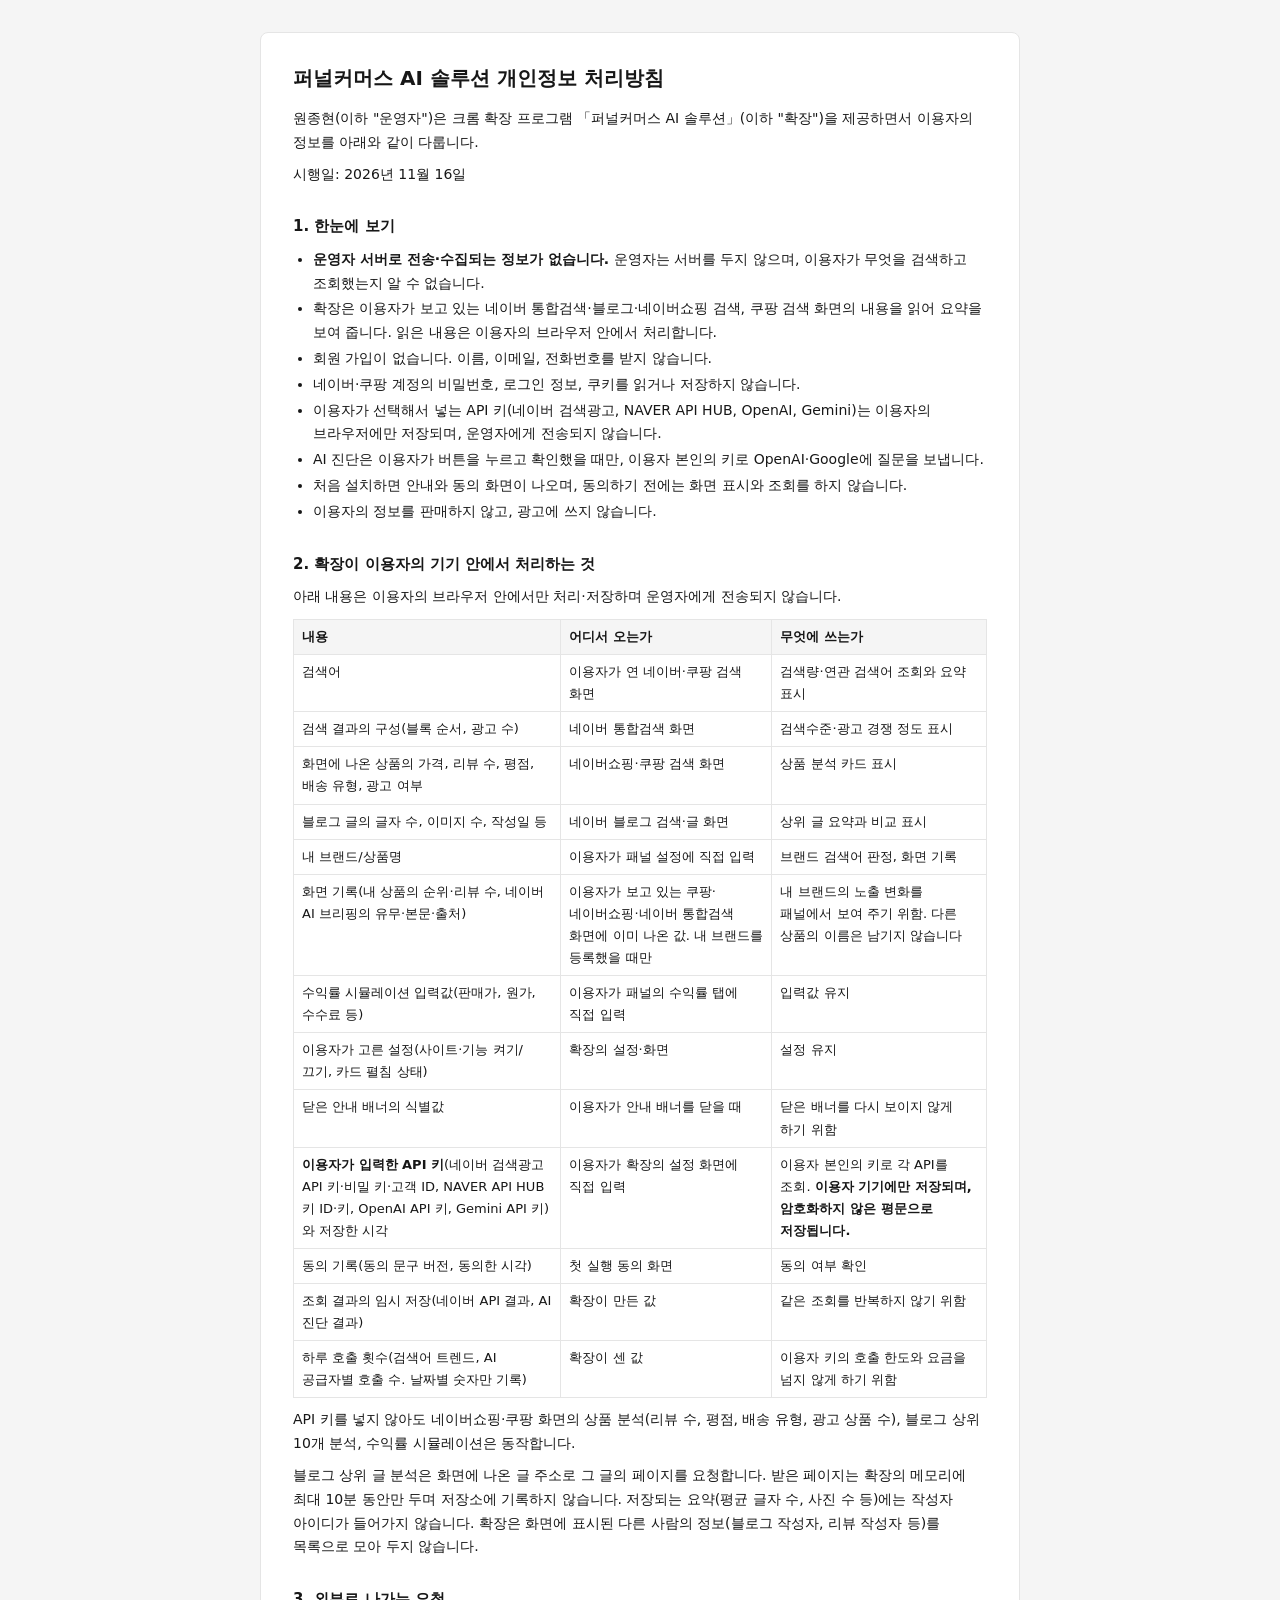
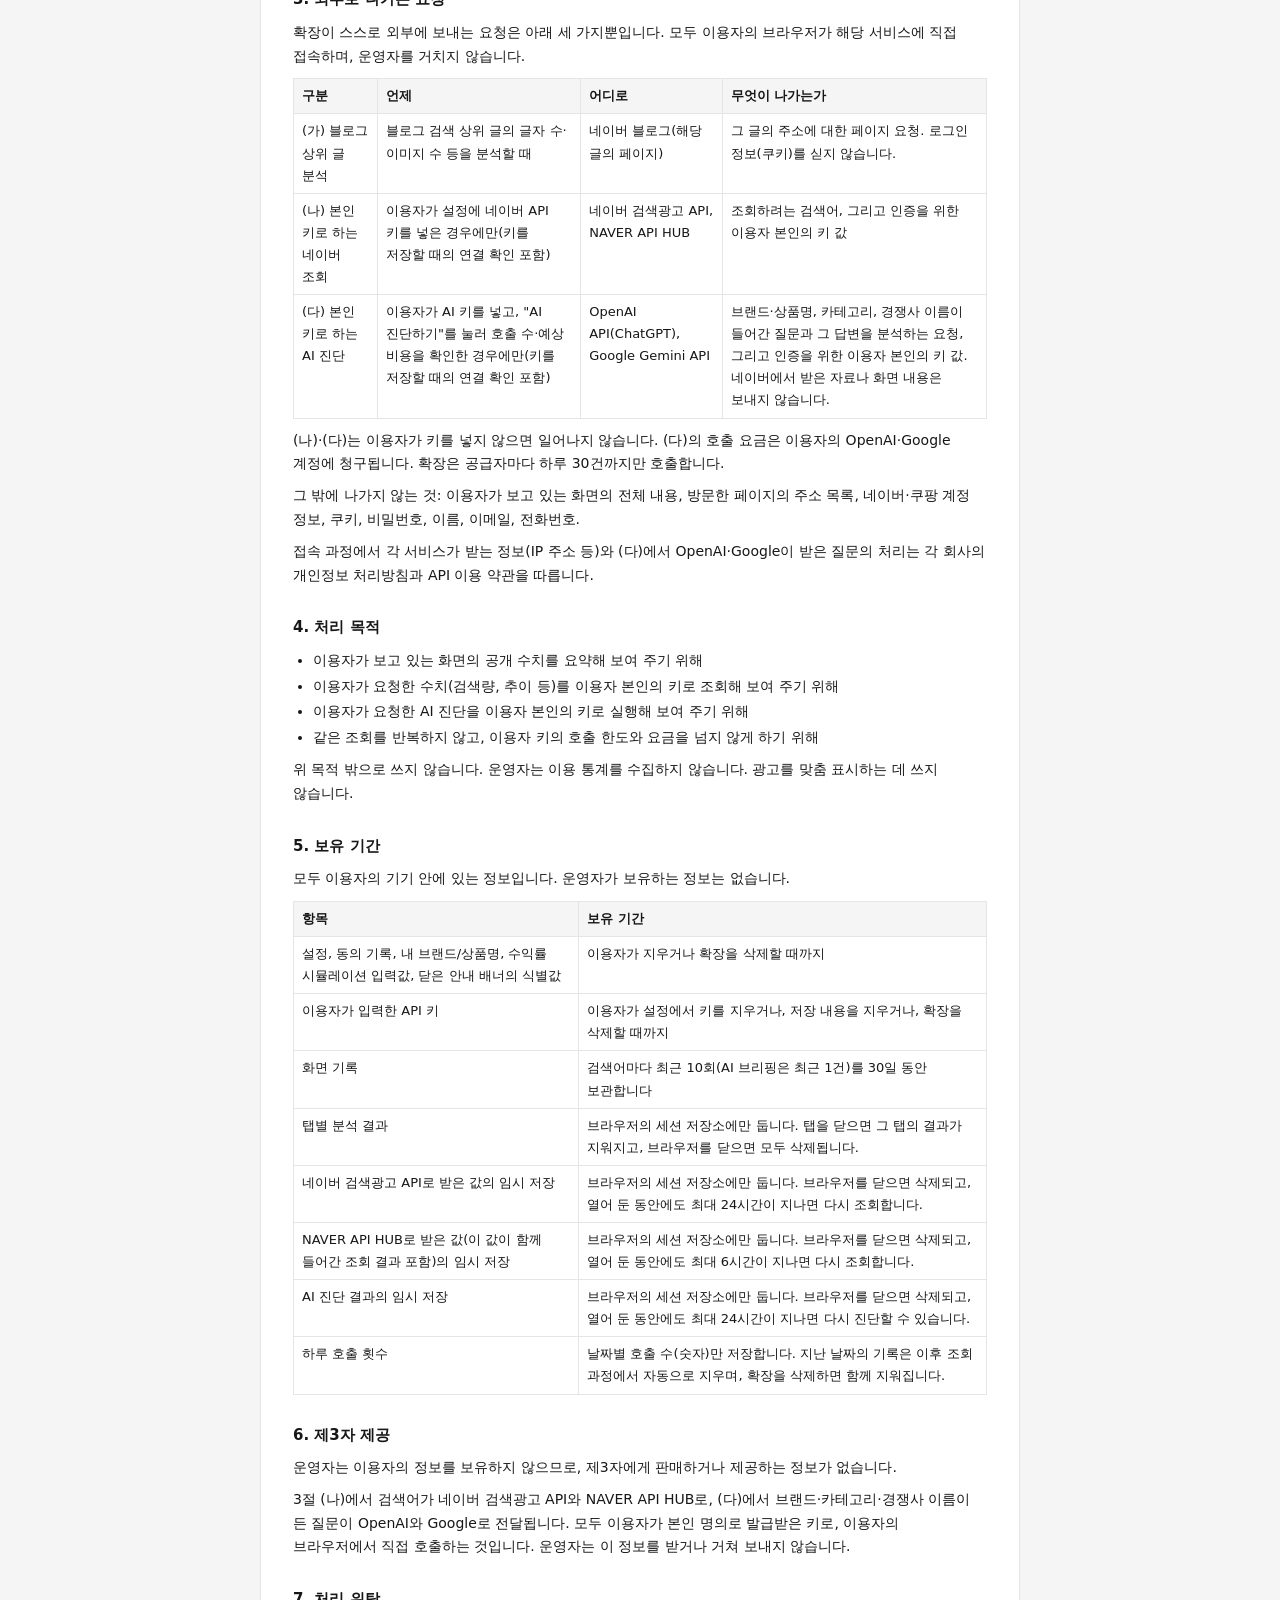
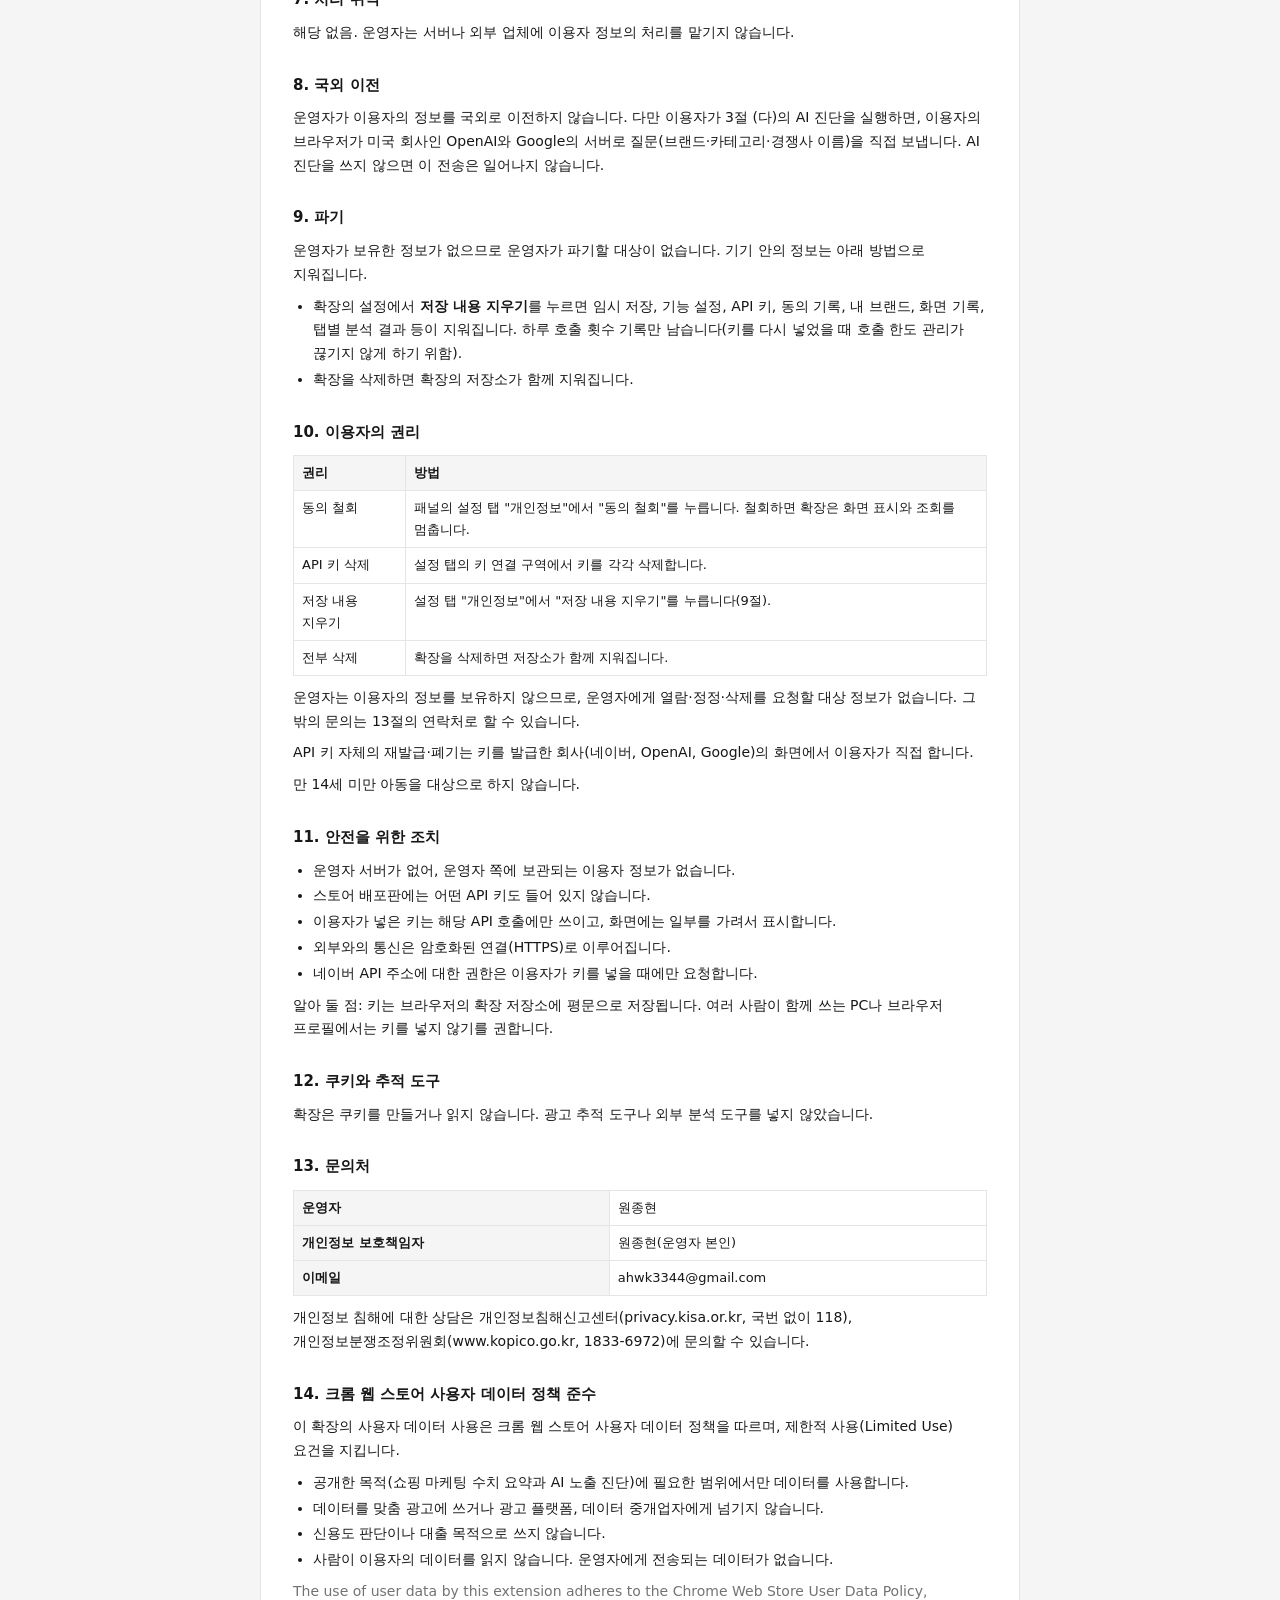
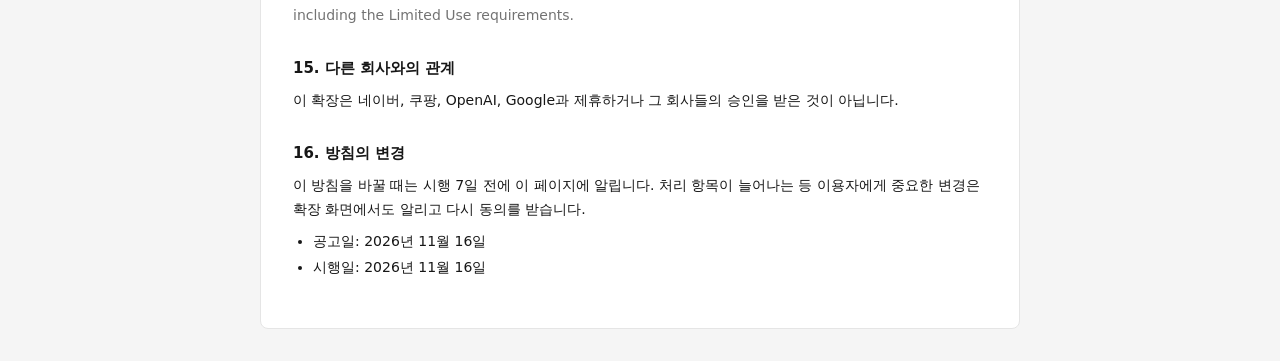
==== funnelcommerce/index.html @ 771fe2b4 "퍼널커머스 AI 솔루션 개인정보 처리방침 공개 (시행 2026-11-16) Co-Authored-By: Claude Opus 5.5 <noreply@anthropic.com>" ====
<!doctype html>
<html lang="ko">
  <head>
    <meta charset="UTF-8" />
    <meta name="viewport" content="width=device-width, initial-scale=1.0" />
    <title>퍼널커머스 AI 솔루션 개인정보 처리방침</title>
    <link rel="stylesheet" href="./privacy.css" />
  </head>
  <body>
    <main>
      <h1>퍼널커머스 AI 솔루션 개인정보 처리방침</h1>

      <p>원종현(이하 "운영자")은 크롬 확장 프로그램 「퍼널커머스 AI 솔루션」(이하 "확장")을 제공하면서 이용자의 정보를 아래와 같이 다룹니다.</p>
      <p>시행일: 2026년 11월 16일</p>

      <h2>1. 한눈에 보기</h2>
      <ul>
        <li><strong>운영자 서버로 전송·수집되는 정보가 없습니다.</strong> 운영자는 서버를 두지 않으며, 이용자가 무엇을 검색하고 조회했는지 알 수 없습니다.</li>
        <li>확장은 이용자가 보고 있는 네이버 통합검색·블로그·네이버쇼핑 검색, 쿠팡 검색 화면의 내용을 읽어 요약을 보여 줍니다. 읽은 내용은 이용자의 브라우저 안에서 처리합니다.</li>
        <li>회원 가입이 없습니다. 이름, 이메일, 전화번호를 받지 않습니다.</li>
        <li>네이버·쿠팡 계정의 비밀번호, 로그인 정보, 쿠키를 읽거나 저장하지 않습니다.</li>
        <li>이용자가 선택해서 넣는 API 키(네이버 검색광고, NAVER API HUB, OpenAI, Gemini)는 이용자의 브라우저에만 저장되며, 운영자에게 전송되지 않습니다.</li>
        <li>AI 진단은 이용자가 버튼을 누르고 확인했을 때만, 이용자 본인의 키로 OpenAI·Google에 질문을 보냅니다.</li>
        <li>처음 설치하면 안내와 동의 화면이 나오며, 동의하기 전에는 화면 표시와 조회를 하지 않습니다.</li>
        <li>이용자의 정보를 판매하지 않고, 광고에 쓰지 않습니다.</li>
      </ul>

      <h2>2. 확장이 이용자의 기기 안에서 처리하는 것</h2>
      <p>아래 내용은 이용자의 브라우저 안에서만 처리·저장하며 운영자에게 전송되지 않습니다.</p>
      <table>
        <thead>
          <tr><th>내용</th><th>어디서 오는가</th><th>무엇에 쓰는가</th></tr>
        </thead>
        <tbody>
          <tr><td>검색어</td><td>이용자가 연 네이버·쿠팡 검색 화면</td><td>검색량·연관 검색어 조회와 요약 표시</td></tr>
          <tr><td>검색 결과의 구성(블록 순서, 광고 수)</td><td>네이버 통합검색 화면</td><td>검색수준·광고 경쟁 정도 표시</td></tr>
          <tr><td>화면에 나온 상품의 가격, 리뷰 수, 평점, 배송 유형, 광고 여부</td><td>네이버쇼핑·쿠팡 검색 화면</td><td>상품 분석 카드 표시</td></tr>
          <tr><td>블로그 글의 글자 수, 이미지 수, 작성일 등</td><td>네이버 블로그 검색·글 화면</td><td>상위 글 요약과 비교 표시</td></tr>
          <tr><td>내 브랜드/상품명</td><td>이용자가 패널 설정에 직접 입력</td><td>브랜드 검색어 판정, 화면 기록</td></tr>
          <tr><td>화면 기록(내 상품의 순위·리뷰 수, 네이버 AI 브리핑의 유무·본문·출처)</td><td>이용자가 보고 있는 쿠팡·네이버쇼핑·네이버 통합검색 화면에 이미 나온 값. 내 브랜드를 등록했을 때만</td><td>내 브랜드의 노출 변화를 패널에서 보여 주기 위함. 다른 상품의 이름은 남기지 않습니다</td></tr>
          <tr><td>수익률 시뮬레이션 입력값(판매가, 원가, 수수료 등)</td><td>이용자가 패널의 수익률 탭에 직접 입력</td><td>입력값 유지</td></tr>
          <tr><td>이용자가 고른 설정(사이트·기능 켜기/끄기, 카드 펼침 상태)</td><td>확장의 설정·화면</td><td>설정 유지</td></tr>
          <tr><td>닫은 안내 배너의 식별값</td><td>이용자가 안내 배너를 닫을 때</td><td>닫은 배너를 다시 보이지 않게 하기 위함</td></tr>
          <tr><td><strong>이용자가 입력한 API 키</strong>(네이버 검색광고 API 키·비밀 키·고객 ID, NAVER API HUB 키 ID·키, OpenAI API 키, Gemini API 키)와 저장한 시각</td><td>이용자가 확장의 설정 화면에 직접 입력</td><td>이용자 본인의 키로 각 API를 조회. <strong>이용자 기기에만 저장되며, 암호화하지 않은 평문으로 저장됩니다.</strong></td></tr>
          <tr><td>동의 기록(동의 문구 버전, 동의한 시각)</td><td>첫 실행 동의 화면</td><td>동의 여부 확인</td></tr>
          <tr><td>조회 결과의 임시 저장(네이버 API 결과, AI 진단 결과)</td><td>확장이 만든 값</td><td>같은 조회를 반복하지 않기 위함</td></tr>
          <tr><td>하루 호출 횟수(검색어 트렌드, AI 공급자별 호출 수. 날짜별 숫자만 기록)</td><td>확장이 센 값</td><td>이용자 키의 호출 한도와 요금을 넘지 않게 하기 위함</td></tr>
        </tbody>
      </table>
      <p>API 키를 넣지 않아도 네이버쇼핑·쿠팡 화면의 상품 분석(리뷰 수, 평점, 배송 유형, 광고 상품 수), 블로그 상위 10개 분석, 수익률 시뮬레이션은 동작합니다.</p>
      <p>
        블로그 상위 글 분석은 화면에 나온 글 주소로 그 글의 페이지를 요청합니다. 받은 페이지는 확장의 메모리에 최대 10분 동안만 두며 저장소에 기록하지 않습니다.
        저장되는 요약(평균 글자 수, 사진 수 등)에는 작성자 아이디가 들어가지 않습니다. 확장은 화면에 표시된 다른 사람의 정보(블로그 작성자, 리뷰 작성자 등)를 목록으로 모아 두지 않습니다.
      </p>

      <h2>3. 외부로 나가는 요청</h2>
      <p>확장이 스스로 외부에 보내는 요청은 아래 세 가지뿐입니다. 모두 이용자의 브라우저가 해당 서비스에 직접 접속하며, 운영자를 거치지 않습니다.</p>
      <table>
        <thead>
          <tr><th>구분</th><th>언제</th><th>어디로</th><th>무엇이 나가는가</th></tr>
        </thead>
        <tbody>
          <tr><td>(가) 블로그 상위 글 분석</td><td>블로그 검색 상위 글의 글자 수·이미지 수 등을 분석할 때</td><td>네이버 블로그(해당 글의 페이지)</td><td>그 글의 주소에 대한 페이지 요청. 로그인 정보(쿠키)를 싣지 않습니다.</td></tr>
          <tr><td>(나) 본인 키로 하는 네이버 조회</td><td>이용자가 설정에 네이버 API 키를 넣은 경우에만(키를 저장할 때의 연결 확인 포함)</td><td>네이버 검색광고 API, NAVER API HUB</td><td>조회하려는 검색어, 그리고 인증을 위한 이용자 본인의 키 값</td></tr>
          <tr><td>(다) 본인 키로 하는 AI 진단</td><td>이용자가 AI 키를 넣고, "AI 진단하기"를 눌러 호출 수·예상 비용을 확인한 경우에만(키를 저장할 때의 연결 확인 포함)</td><td>OpenAI API(ChatGPT), Google Gemini API</td><td>브랜드·상품명, 카테고리, 경쟁사 이름이 들어간 질문과 그 답변을 분석하는 요청, 그리고 인증을 위한 이용자 본인의 키 값. 네이버에서 받은 자료나 화면 내용은 보내지 않습니다.</td></tr>
        </tbody>
      </table>
      <p>(나)·(다)는 이용자가 키를 넣지 않으면 일어나지 않습니다. (다)의 호출 요금은 이용자의 OpenAI·Google 계정에 청구됩니다. 확장은 공급자마다 하루 30건까지만 호출합니다.</p>
      <p>그 밖에 나가지 않는 것: 이용자가 보고 있는 화면의 전체 내용, 방문한 페이지의 주소 목록, 네이버·쿠팡 계정 정보, 쿠키, 비밀번호, 이름, 이메일, 전화번호.</p>
      <p>접속 과정에서 각 서비스가 받는 정보(IP 주소 등)와 (다)에서 OpenAI·Google이 받은 질문의 처리는 각 회사의 개인정보 처리방침과 API 이용 약관을 따릅니다.</p>

      <h2>4. 처리 목적</h2>
      <ul>
        <li>이용자가 보고 있는 화면의 공개 수치를 요약해 보여 주기 위해</li>
        <li>이용자가 요청한 수치(검색량, 추이 등)를 이용자 본인의 키로 조회해 보여 주기 위해</li>
        <li>이용자가 요청한 AI 진단을 이용자 본인의 키로 실행해 보여 주기 위해</li>
        <li>같은 조회를 반복하지 않고, 이용자 키의 호출 한도와 요금을 넘지 않게 하기 위해</li>
      </ul>
      <p>위 목적 밖으로 쓰지 않습니다. 운영자는 이용 통계를 수집하지 않습니다. 광고를 맞춤 표시하는 데 쓰지 않습니다.</p>

      <h2>5. 보유 기간</h2>
      <p>모두 이용자의 기기 안에 있는 정보입니다. 운영자가 보유하는 정보는 없습니다.</p>
      <table>
        <thead>
          <tr><th>항목</th><th>보유 기간</th></tr>
        </thead>
        <tbody>
          <tr><td>설정, 동의 기록, 내 브랜드/상품명, 수익률 시뮬레이션 입력값, 닫은 안내 배너의 식별값</td><td>이용자가 지우거나 확장을 삭제할 때까지</td></tr>
          <tr><td>이용자가 입력한 API 키</td><td>이용자가 설정에서 키를 지우거나, 저장 내용을 지우거나, 확장을 삭제할 때까지</td></tr>
          <tr><td>화면 기록</td><td>검색어마다 최근 10회(AI 브리핑은 최근 1건)를 30일 동안 보관합니다</td></tr>
          <tr><td>탭별 분석 결과</td><td>브라우저의 세션 저장소에만 둡니다. 탭을 닫으면 그 탭의 결과가 지워지고, 브라우저를 닫으면 모두 삭제됩니다.</td></tr>
          <tr><td>네이버 검색광고 API로 받은 값의 임시 저장</td><td>브라우저의 세션 저장소에만 둡니다. 브라우저를 닫으면 삭제되고, 열어 둔 동안에도 최대 24시간이 지나면 다시 조회합니다.</td></tr>
          <tr><td>NAVER API HUB로 받은 값(이 값이 함께 들어간 조회 결과 포함)의 임시 저장</td><td>브라우저의 세션 저장소에만 둡니다. 브라우저를 닫으면 삭제되고, 열어 둔 동안에도 최대 6시간이 지나면 다시 조회합니다.</td></tr>
          <tr><td>AI 진단 결과의 임시 저장</td><td>브라우저의 세션 저장소에만 둡니다. 브라우저를 닫으면 삭제되고, 열어 둔 동안에도 최대 24시간이 지나면 다시 진단할 수 있습니다.</td></tr>
          <tr><td>하루 호출 횟수</td><td>날짜별 호출 수(숫자)만 저장합니다. 지난 날짜의 기록은 이후 조회 과정에서 자동으로 지우며, 확장을 삭제하면 함께 지워집니다.</td></tr>
        </tbody>
      </table>

      <h2>6. 제3자 제공</h2>
      <p>운영자는 이용자의 정보를 보유하지 않으므로, 제3자에게 판매하거나 제공하는 정보가 없습니다.</p>
      <p>
        3절 (나)에서 검색어가 네이버 검색광고 API와 NAVER API HUB로, (다)에서 브랜드·카테고리·경쟁사 이름이 든 질문이 OpenAI와 Google로 전달됩니다.
        모두 이용자가 본인 명의로 발급받은 키로, 이용자의 브라우저에서 직접 호출하는 것입니다. 운영자는 이 정보를 받거나 거쳐 보내지 않습니다.
      </p>

      <h2>7. 처리 위탁</h2>
      <p>해당 없음. 운영자는 서버나 외부 업체에 이용자 정보의 처리를 맡기지 않습니다.</p>

      <h2>8. 국외 이전</h2>
      <p>
        운영자가 이용자의 정보를 국외로 이전하지 않습니다. 다만 이용자가 3절 (다)의 AI 진단을 실행하면, 이용자의 브라우저가 미국 회사인 OpenAI와 Google의
        서버로 질문(브랜드·카테고리·경쟁사 이름)을 직접 보냅니다. AI 진단을 쓰지 않으면 이 전송은 일어나지 않습니다.
      </p>

      <h2>9. 파기</h2>
      <p>운영자가 보유한 정보가 없으므로 운영자가 파기할 대상이 없습니다. 기기 안의 정보는 아래 방법으로 지워집니다.</p>
      <ul>
        <li>확장의 설정에서 <strong>저장 내용 지우기</strong>를 누르면 임시 저장, 기능 설정, API 키, 동의 기록, 내 브랜드, 화면 기록, 탭별 분석 결과 등이 지워집니다. 하루 호출 횟수 기록만 남습니다(키를 다시 넣었을 때 호출 한도 관리가 끊기지 않게 하기 위함).</li>
        <li>확장을 삭제하면 확장의 저장소가 함께 지워집니다.</li>
      </ul>

      <h2>10. 이용자의 권리</h2>
      <table>
        <thead>
          <tr><th>권리</th><th>방법</th></tr>
        </thead>
        <tbody>
          <tr><td>동의 철회</td><td>패널의 설정 탭 "개인정보"에서 "동의 철회"를 누릅니다. 철회하면 확장은 화면 표시와 조회를 멈춥니다.</td></tr>
          <tr><td>API 키 삭제</td><td>설정 탭의 키 연결 구역에서 키를 각각 삭제합니다.</td></tr>
          <tr><td>저장 내용 지우기</td><td>설정 탭 "개인정보"에서 "저장 내용 지우기"를 누릅니다(9절).</td></tr>
          <tr><td>전부 삭제</td><td>확장을 삭제하면 저장소가 함께 지워집니다.</td></tr>
        </tbody>
      </table>
      <p>운영자는 이용자의 정보를 보유하지 않으므로, 운영자에게 열람·정정·삭제를 요청할 대상 정보가 없습니다. 그 밖의 문의는 13절의 연락처로 할 수 있습니다.</p>
      <p>API 키 자체의 재발급·폐기는 키를 발급한 회사(네이버, OpenAI, Google)의 화면에서 이용자가 직접 합니다.</p>
      <p>만 14세 미만 아동을 대상으로 하지 않습니다.</p>

      <h2>11. 안전을 위한 조치</h2>
      <ul>
        <li>운영자 서버가 없어, 운영자 쪽에 보관되는 이용자 정보가 없습니다.</li>
        <li>스토어 배포판에는 어떤 API 키도 들어 있지 않습니다.</li>
        <li>이용자가 넣은 키는 해당 API 호출에만 쓰이고, 화면에는 일부를 가려서 표시합니다.</li>
        <li>외부와의 통신은 암호화된 연결(HTTPS)로 이루어집니다.</li>
        <li>네이버 API 주소에 대한 권한은 이용자가 키를 넣을 때에만 요청합니다.</li>
      </ul>
      <p>알아 둘 점: 키는 브라우저의 확장 저장소에 평문으로 저장됩니다. 여러 사람이 함께 쓰는 PC나 브라우저 프로필에서는 키를 넣지 않기를 권합니다.</p>

      <h2>12. 쿠키와 추적 도구</h2>
      <p>확장은 쿠키를 만들거나 읽지 않습니다. 광고 추적 도구나 외부 분석 도구를 넣지 않았습니다.</p>

      <h2>13. 문의처</h2>
      <table>
        <tbody>
          <tr><th>운영자</th><td>원종현</td></tr>
          <tr><th>개인정보 보호책임자</th><td>원종현(운영자 본인)</td></tr>
          <tr><th>이메일</th><td>ahwk3344@gmail.com</td></tr>
        </tbody>
      </table>
      <p>개인정보 침해에 대한 상담은 개인정보침해신고센터(privacy.kisa.or.kr, 국번 없이 118), 개인정보분쟁조정위원회(www.kopico.go.kr, 1833-6972)에 문의할 수 있습니다.</p>

      <h2>14. 크롬 웹 스토어 사용자 데이터 정책 준수</h2>
      <p>이 확장의 사용자 데이터 사용은 크롬 웹 스토어 사용자 데이터 정책을 따르며, 제한적 사용(Limited Use) 요건을 지킵니다.</p>
      <ul>
        <li>공개한 목적(쇼핑 마케팅 수치 요약과 AI 노출 진단)에 필요한 범위에서만 데이터를 사용합니다.</li>
        <li>데이터를 맞춤 광고에 쓰거나 광고 플랫폼, 데이터 중개업자에게 넘기지 않습니다.</li>
        <li>신용도 판단이나 대출 목적으로 쓰지 않습니다.</li>
        <li>사람이 이용자의 데이터를 읽지 않습니다. 운영자에게 전송되는 데이터가 없습니다.</li>
      </ul>
      <p class="muted" lang="en">The use of user data by this extension adheres to the Chrome Web Store User Data Policy, including the Limited Use requirements.</p>

      <h2>15. 다른 회사와의 관계</h2>
      <p>이 확장은 네이버, 쿠팡, OpenAI, Google과 제휴하거나 그 회사들의 승인을 받은 것이 아닙니다.</p>

      <h2>16. 방침의 변경</h2>
      <p>이 방침을 바꿀 때는 시행 7일 전에 이 페이지에 알립니다. 처리 항목이 늘어나는 등 이용자에게 중요한 변경은 확장 화면에서도 알리고 다시 동의를 받습니다.</p>
      <ul>
        <li>공고일: 2026년 11월 16일</li>
        <li>시행일: 2026년 11월 16일</li>
      </ul>
    </main>
  </body>
</html>
---- funnelcommerce/privacy.css ----
/* 개인정보 처리방침 사본 페이지 (정적 문서). 확장의 다른 화면과 같은 색을 쓴다. */
:root {
  color-scheme: light;
}
* {
  box-sizing: border-box;
}
body {
  margin: 0;
  background: #f5f5f5;
  color: #171717;
  font-family: system-ui, -apple-system, 'Apple SD Gothic Neo', 'Malgun Gothic', sans-serif;
  font-size: 14px;
  line-height: 1.7;
  word-break: keep-all;
}
main {
  max-width: 760px;
  margin: 32px auto;
  padding: 28px 32px 40px;
  background: #fff;
  border: 1px solid #e5e5e5;
  border-radius: 8px;
}
h1 {
  margin: 0 0 12px;
  font-size: 20px;
}
h2 {
  margin: 28px 0 8px;
  font-size: 15px;
}
p {
  margin: 8px 0;
}
ul {
  margin: 8px 0;
  padding-left: 20px;
}
li {
  margin: 2px 0;
}
table {
  width: 100%;
  margin: 10px 0;
  border-collapse: collapse;
  font-size: 13px;
}
th,
td {
  padding: 6px 8px;
  border: 1px solid #e5e5e5;
  text-align: left;
  vertical-align: top;
}
th {
  background: #f5f5f5;
  font-weight: 600;
}
.notice {
  padding: 10px 12px;
  background: #f5f5f5;
  border-radius: 6px;
  color: #525252;
  font-size: 13px;
}
/* 등록 전에 확정할 곳 */
.tbd {
  display: inline-block;
  padding: 0 6px;
  border: 1px dashed #a3a3a3;
  border-radius: 4px;
  color: #525252;
  font-size: 12px;
  line-height: 1.6;
  white-space: nowrap;
}
.muted {
  color: #737373;
}
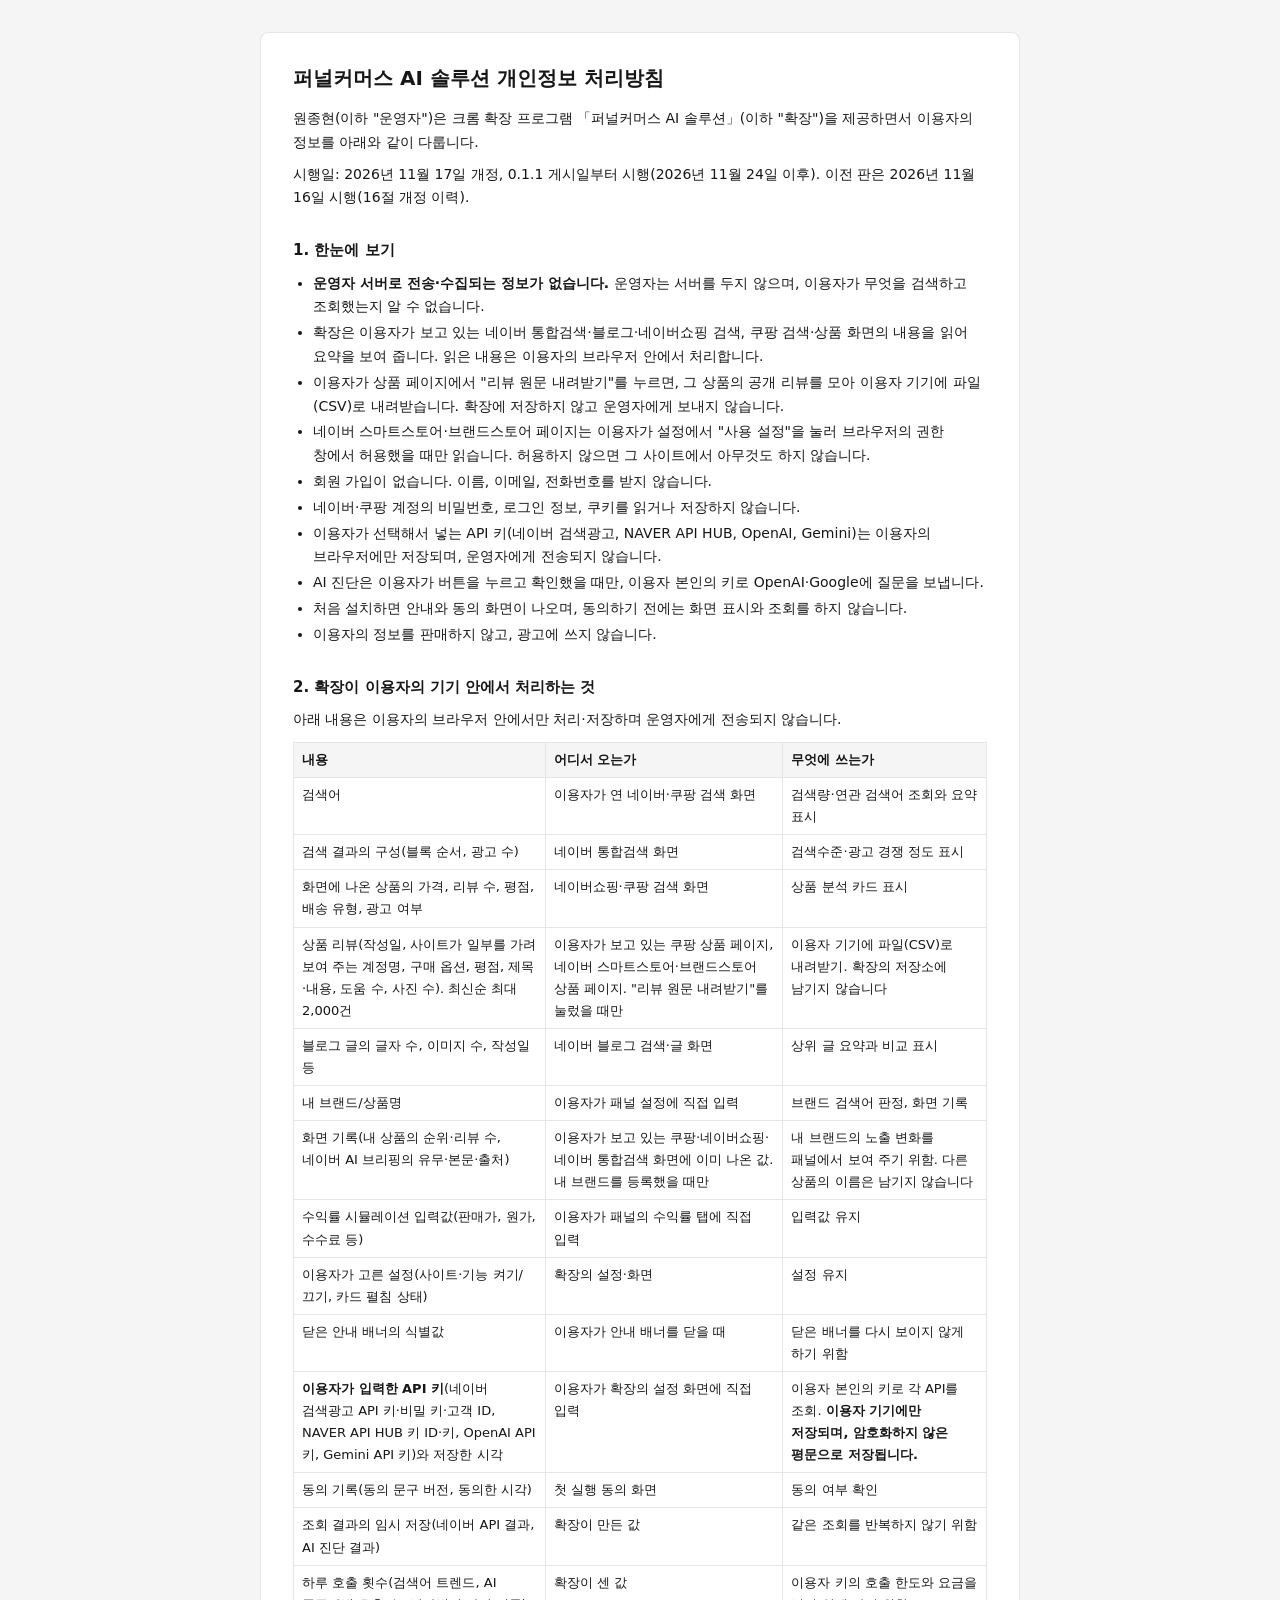
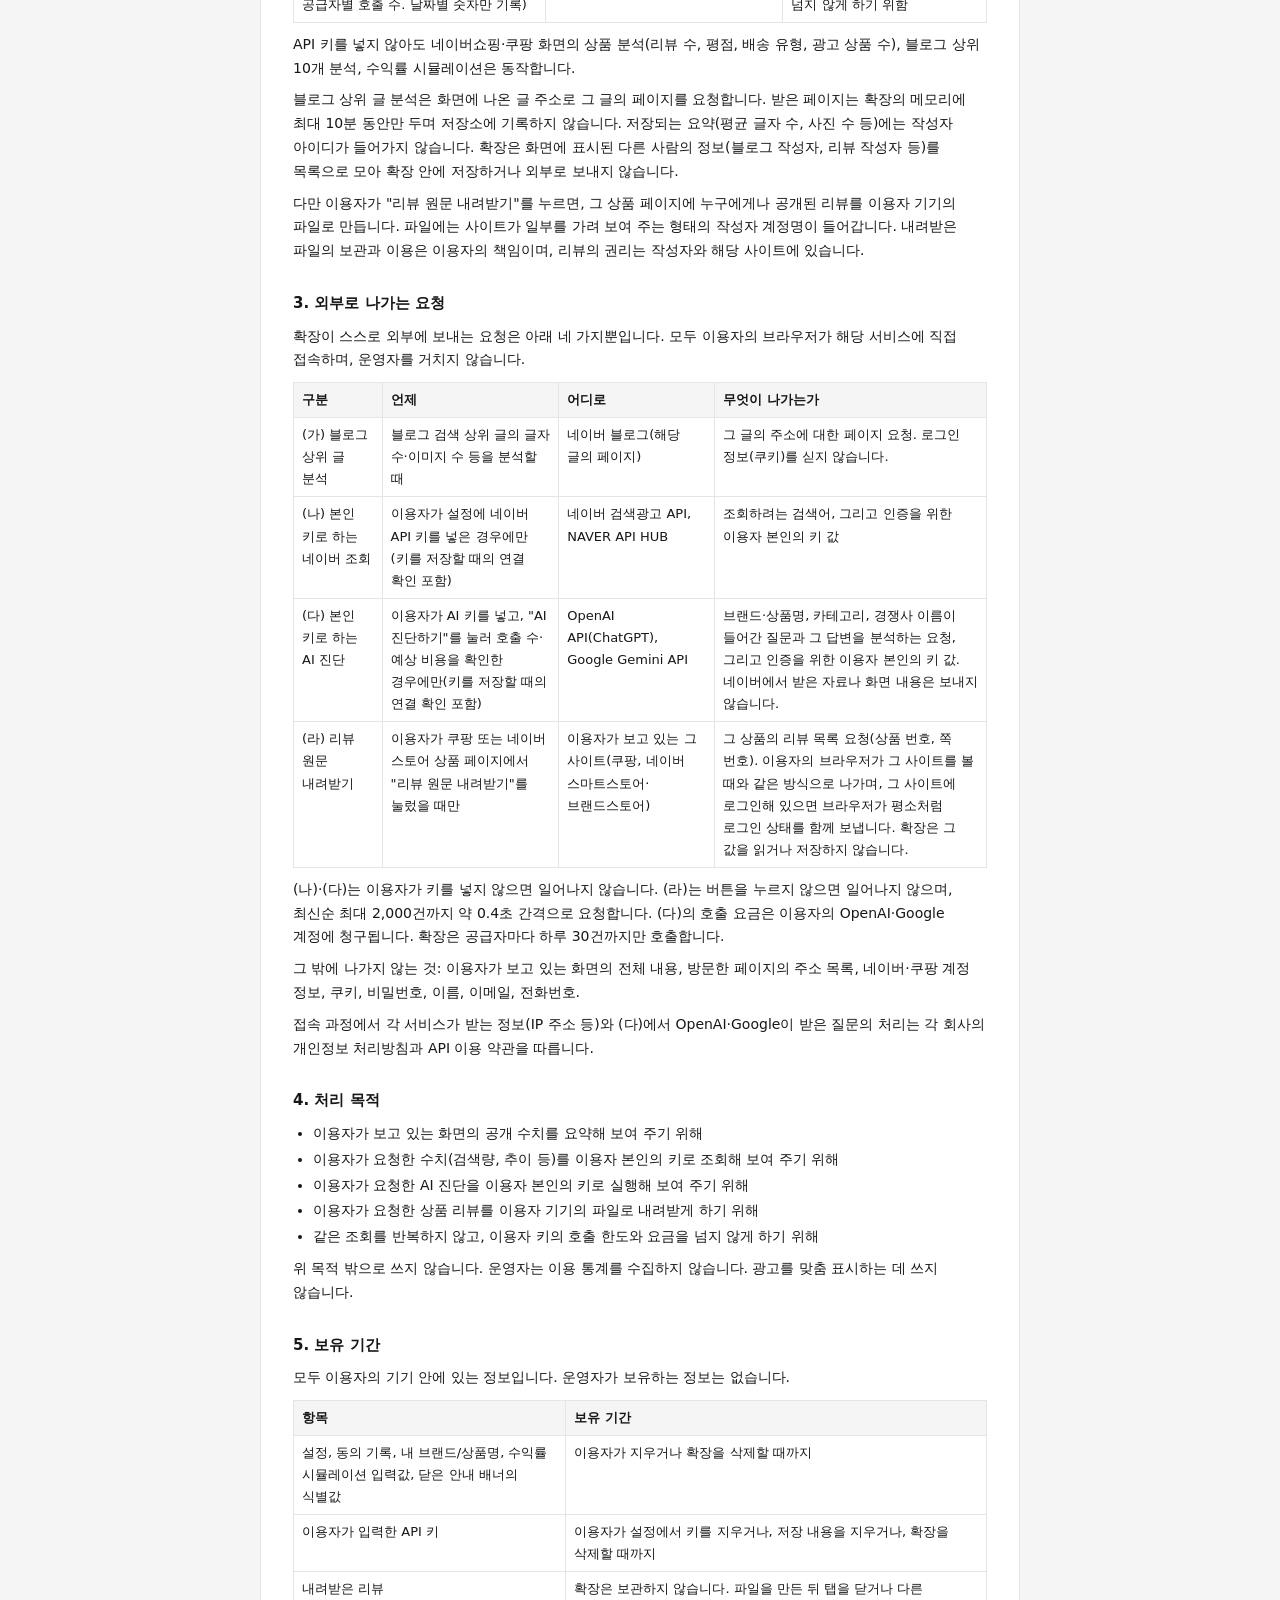
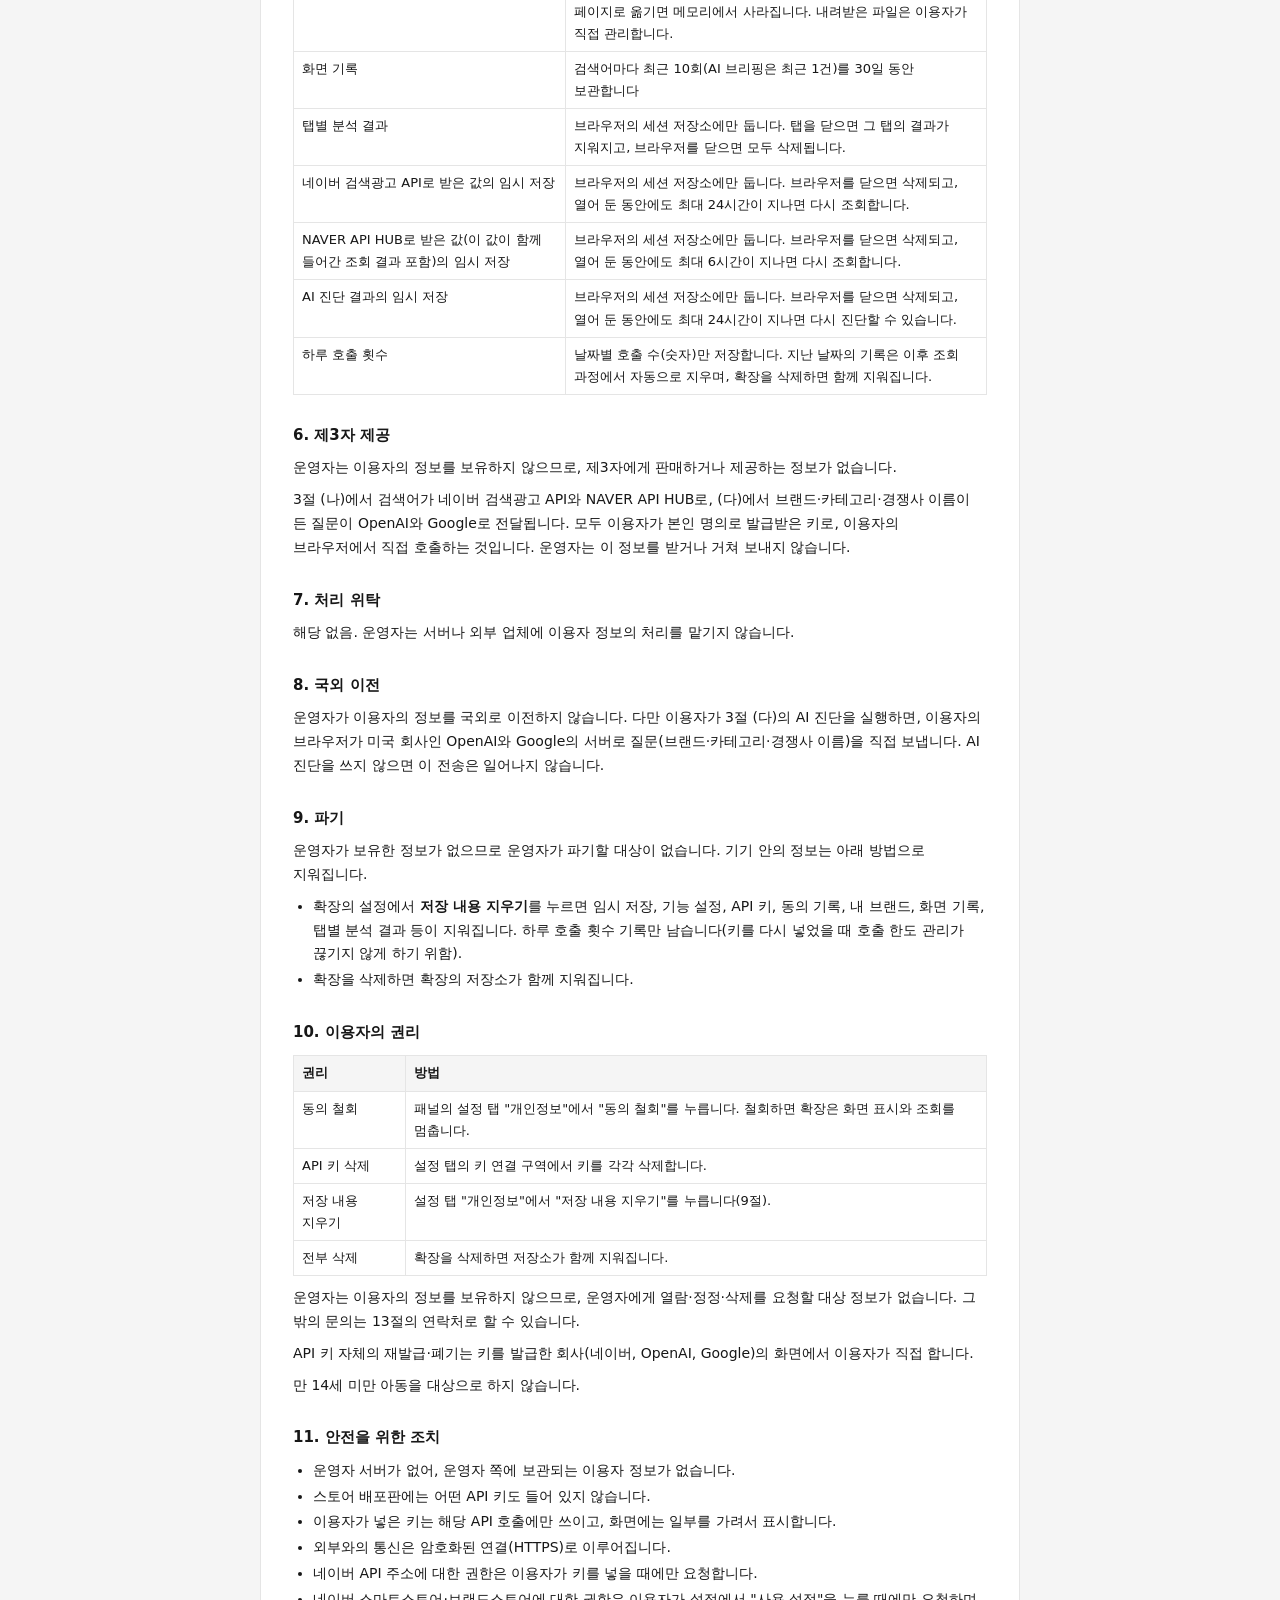
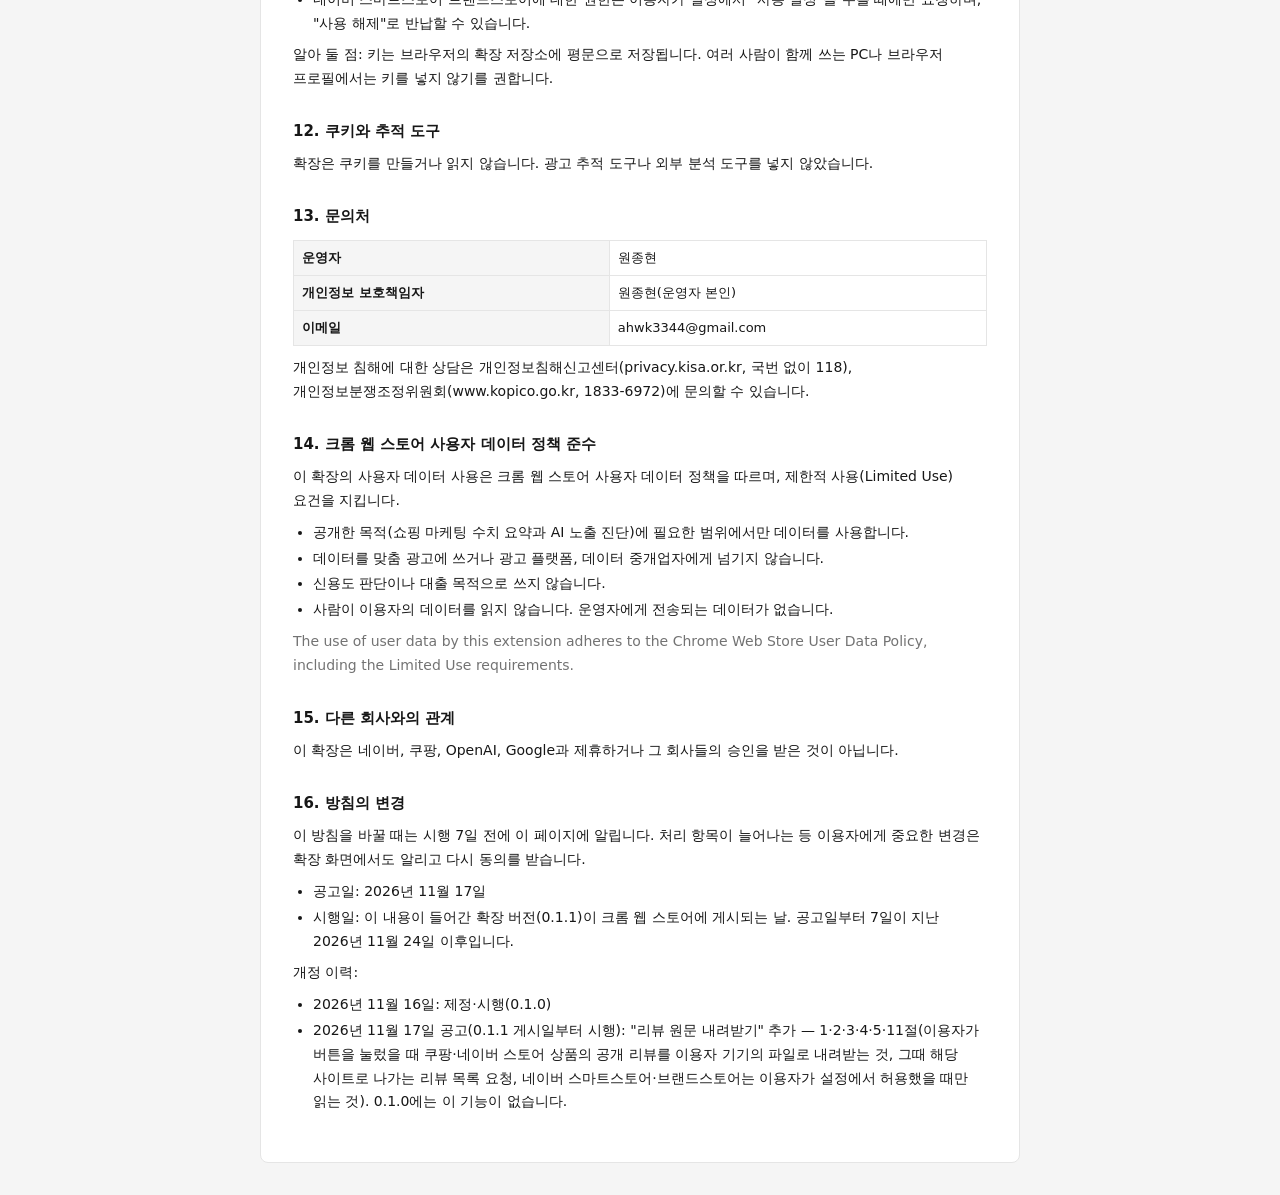
==== commit d234eb37: "퍼널커머스 처리방침 개정 공고: 리뷰 원문 내려받기, 네이버 스토어 선택 권한 (2026-11-17 공고, 0.1.1 게시일부터 시행)" ====
--- a/funnelcommerce/index.html
+++ b/funnelcommerce/index.html
@@ -11,12 +11,14 @@
       <h1>퍼널커머스 AI 솔루션 개인정보 처리방침</h1>
 
       <p>원종현(이하 "운영자")은 크롬 확장 프로그램 「퍼널커머스 AI 솔루션」(이하 "확장")을 제공하면서 이용자의 정보를 아래와 같이 다룹니다.</p>
-      <p>시행일: 2026년 11월 16일</p>
+      <p>시행일: 2026년 11월 17일 개정, 0.1.1 게시일부터 시행(2026년 11월 24일 이후). 이전 판은 2026년 11월 16일 시행(16절 개정 이력).</p>
 
       <h2>1. 한눈에 보기</h2>
       <ul>
         <li><strong>운영자 서버로 전송·수집되는 정보가 없습니다.</strong> 운영자는 서버를 두지 않으며, 이용자가 무엇을 검색하고 조회했는지 알 수 없습니다.</li>
-        <li>확장은 이용자가 보고 있는 네이버 통합검색·블로그·네이버쇼핑 검색, 쿠팡 검색 화면의 내용을 읽어 요약을 보여 줍니다. 읽은 내용은 이용자의 브라우저 안에서 처리합니다.</li>
+        <li>확장은 이용자가 보고 있는 네이버 통합검색·블로그·네이버쇼핑 검색, 쿠팡 검색·상품 화면의 내용을 읽어 요약을 보여 줍니다. 읽은 내용은 이용자의 브라우저 안에서 처리합니다.</li>
+        <li>이용자가 상품 페이지에서 "리뷰 원문 내려받기"를 누르면, 그 상품의 공개 리뷰를 모아 이용자 기기에 파일(CSV)로 내려받습니다. 확장에 저장하지 않고 운영자에게 보내지 않습니다.</li>
+        <li>네이버 스마트스토어·브랜드스토어 페이지는 이용자가 설정에서 "사용 설정"을 눌러 브라우저의 권한 창에서 허용했을 때만 읽습니다. 허용하지 않으면 그 사이트에서 아무것도 하지 않습니다.</li>
         <li>회원 가입이 없습니다. 이름, 이메일, 전화번호를 받지 않습니다.</li>
         <li>네이버·쿠팡 계정의 비밀번호, 로그인 정보, 쿠키를 읽거나 저장하지 않습니다.</li>
         <li>이용자가 선택해서 넣는 API 키(네이버 검색광고, NAVER API HUB, OpenAI, Gemini)는 이용자의 브라우저에만 저장되며, 운영자에게 전송되지 않습니다.</li>
@@ -35,6 +37,7 @@
           <tr><td>검색어</td><td>이용자가 연 네이버·쿠팡 검색 화면</td><td>검색량·연관 검색어 조회와 요약 표시</td></tr>
           <tr><td>검색 결과의 구성(블록 순서, 광고 수)</td><td>네이버 통합검색 화면</td><td>검색수준·광고 경쟁 정도 표시</td></tr>
           <tr><td>화면에 나온 상품의 가격, 리뷰 수, 평점, 배송 유형, 광고 여부</td><td>네이버쇼핑·쿠팡 검색 화면</td><td>상품 분석 카드 표시</td></tr>
+          <tr><td>상품 리뷰(작성일, 사이트가 일부를 가려 보여 주는 계정명, 구매 옵션, 평점, 제목·내용, 도움 수, 사진 수). 최신순 최대 2,000건</td><td>이용자가 보고 있는 쿠팡 상품 페이지, 네이버 스마트스토어·브랜드스토어 상품 페이지. "리뷰 원문 내려받기"를 눌렀을 때만</td><td>이용자 기기에 파일(CSV)로 내려받기. 확장의 저장소에 남기지 않습니다</td></tr>
           <tr><td>블로그 글의 글자 수, 이미지 수, 작성일 등</td><td>네이버 블로그 검색·글 화면</td><td>상위 글 요약과 비교 표시</td></tr>
           <tr><td>내 브랜드/상품명</td><td>이용자가 패널 설정에 직접 입력</td><td>브랜드 검색어 판정, 화면 기록</td></tr>
           <tr><td>화면 기록(내 상품의 순위·리뷰 수, 네이버 AI 브리핑의 유무·본문·출처)</td><td>이용자가 보고 있는 쿠팡·네이버쇼핑·네이버 통합검색 화면에 이미 나온 값. 내 브랜드를 등록했을 때만</td><td>내 브랜드의 노출 변화를 패널에서 보여 주기 위함. 다른 상품의 이름은 남기지 않습니다</td></tr>
@@ -50,11 +53,15 @@
       <p>API 키를 넣지 않아도 네이버쇼핑·쿠팡 화면의 상품 분석(리뷰 수, 평점, 배송 유형, 광고 상품 수), 블로그 상위 10개 분석, 수익률 시뮬레이션은 동작합니다.</p>
       <p>
         블로그 상위 글 분석은 화면에 나온 글 주소로 그 글의 페이지를 요청합니다. 받은 페이지는 확장의 메모리에 최대 10분 동안만 두며 저장소에 기록하지 않습니다.
-        저장되는 요약(평균 글자 수, 사진 수 등)에는 작성자 아이디가 들어가지 않습니다. 확장은 화면에 표시된 다른 사람의 정보(블로그 작성자, 리뷰 작성자 등)를 목록으로 모아 두지 않습니다.
+        저장되는 요약(평균 글자 수, 사진 수 등)에는 작성자 아이디가 들어가지 않습니다. 확장은 화면에 표시된 다른 사람의 정보(블로그 작성자, 리뷰 작성자 등)를 목록으로 모아 확장 안에 저장하거나 외부로 보내지 않습니다.
+      </p>
+      <p>
+        다만 이용자가 "리뷰 원문 내려받기"를 누르면, 그 상품 페이지에 누구에게나 공개된 리뷰를 이용자 기기의 파일로 만듭니다. 파일에는 사이트가 일부를 가려 보여 주는 형태의 작성자 계정명이 들어갑니다.
+        내려받은 파일의 보관과 이용은 이용자의 책임이며, 리뷰의 권리는 작성자와 해당 사이트에 있습니다.
       </p>
 
       <h2>3. 외부로 나가는 요청</h2>
-      <p>확장이 스스로 외부에 보내는 요청은 아래 세 가지뿐입니다. 모두 이용자의 브라우저가 해당 서비스에 직접 접속하며, 운영자를 거치지 않습니다.</p>
+      <p>확장이 스스로 외부에 보내는 요청은 아래 네 가지뿐입니다. 모두 이용자의 브라우저가 해당 서비스에 직접 접속하며, 운영자를 거치지 않습니다.</p>
       <table>
         <thead>
           <tr><th>구분</th><th>언제</th><th>어디로</th><th>무엇이 나가는가</th></tr>
@@ -63,9 +70,10 @@
           <tr><td>(가) 블로그 상위 글 분석</td><td>블로그 검색 상위 글의 글자 수·이미지 수 등을 분석할 때</td><td>네이버 블로그(해당 글의 페이지)</td><td>그 글의 주소에 대한 페이지 요청. 로그인 정보(쿠키)를 싣지 않습니다.</td></tr>
           <tr><td>(나) 본인 키로 하는 네이버 조회</td><td>이용자가 설정에 네이버 API 키를 넣은 경우에만(키를 저장할 때의 연결 확인 포함)</td><td>네이버 검색광고 API, NAVER API HUB</td><td>조회하려는 검색어, 그리고 인증을 위한 이용자 본인의 키 값</td></tr>
           <tr><td>(다) 본인 키로 하는 AI 진단</td><td>이용자가 AI 키를 넣고, "AI 진단하기"를 눌러 호출 수·예상 비용을 확인한 경우에만(키를 저장할 때의 연결 확인 포함)</td><td>OpenAI API(ChatGPT), Google Gemini API</td><td>브랜드·상품명, 카테고리, 경쟁사 이름이 들어간 질문과 그 답변을 분석하는 요청, 그리고 인증을 위한 이용자 본인의 키 값. 네이버에서 받은 자료나 화면 내용은 보내지 않습니다.</td></tr>
-        </tbody>
-      </table>
-      <p>(나)·(다)는 이용자가 키를 넣지 않으면 일어나지 않습니다. (다)의 호출 요금은 이용자의 OpenAI·Google 계정에 청구됩니다. 확장은 공급자마다 하루 30건까지만 호출합니다.</p>
+          <tr><td>(라) 리뷰 원문 내려받기</td><td>이용자가 쿠팡 또는 네이버 스토어 상품 페이지에서 "리뷰 원문 내려받기"를 눌렀을 때만</td><td>이용자가 보고 있는 그 사이트(쿠팡, 네이버 스마트스토어·브랜드스토어)</td><td>그 상품의 리뷰 목록 요청(상품 번호, 쪽 번호). 이용자의 브라우저가 그 사이트를 볼 때와 같은 방식으로 나가며, 그 사이트에 로그인해 있으면 브라우저가 평소처럼 로그인 상태를 함께 보냅니다. 확장은 그 값을 읽거나 저장하지 않습니다.</td></tr>
+        </tbody>
+      </table>
+      <p>(나)·(다)는 이용자가 키를 넣지 않으면 일어나지 않습니다. (라)는 버튼을 누르지 않으면 일어나지 않으며, 최신순 최대 2,000건까지 약 0.4초 간격으로 요청합니다. (다)의 호출 요금은 이용자의 OpenAI·Google 계정에 청구됩니다. 확장은 공급자마다 하루 30건까지만 호출합니다.</p>
       <p>그 밖에 나가지 않는 것: 이용자가 보고 있는 화면의 전체 내용, 방문한 페이지의 주소 목록, 네이버·쿠팡 계정 정보, 쿠키, 비밀번호, 이름, 이메일, 전화번호.</p>
       <p>접속 과정에서 각 서비스가 받는 정보(IP 주소 등)와 (다)에서 OpenAI·Google이 받은 질문의 처리는 각 회사의 개인정보 처리방침과 API 이용 약관을 따릅니다.</p>
 
@@ -74,6 +82,7 @@
         <li>이용자가 보고 있는 화면의 공개 수치를 요약해 보여 주기 위해</li>
         <li>이용자가 요청한 수치(검색량, 추이 등)를 이용자 본인의 키로 조회해 보여 주기 위해</li>
         <li>이용자가 요청한 AI 진단을 이용자 본인의 키로 실행해 보여 주기 위해</li>
+        <li>이용자가 요청한 상품 리뷰를 이용자 기기의 파일로 내려받게 하기 위해</li>
         <li>같은 조회를 반복하지 않고, 이용자 키의 호출 한도와 요금을 넘지 않게 하기 위해</li>
       </ul>
       <p>위 목적 밖으로 쓰지 않습니다. 운영자는 이용 통계를 수집하지 않습니다. 광고를 맞춤 표시하는 데 쓰지 않습니다.</p>
@@ -87,6 +96,7 @@
         <tbody>
           <tr><td>설정, 동의 기록, 내 브랜드/상품명, 수익률 시뮬레이션 입력값, 닫은 안내 배너의 식별값</td><td>이용자가 지우거나 확장을 삭제할 때까지</td></tr>
           <tr><td>이용자가 입력한 API 키</td><td>이용자가 설정에서 키를 지우거나, 저장 내용을 지우거나, 확장을 삭제할 때까지</td></tr>
+          <tr><td>내려받은 리뷰</td><td>확장은 보관하지 않습니다. 파일을 만든 뒤 탭을 닫거나 다른 페이지로 옮기면 메모리에서 사라집니다. 내려받은 파일은 이용자가 직접 관리합니다.</td></tr>
           <tr><td>화면 기록</td><td>검색어마다 최근 10회(AI 브리핑은 최근 1건)를 30일 동안 보관합니다</td></tr>
           <tr><td>탭별 분석 결과</td><td>브라우저의 세션 저장소에만 둡니다. 탭을 닫으면 그 탭의 결과가 지워지고, 브라우저를 닫으면 모두 삭제됩니다.</td></tr>
           <tr><td>네이버 검색광고 API로 받은 값의 임시 저장</td><td>브라우저의 세션 저장소에만 둡니다. 브라우저를 닫으면 삭제되고, 열어 둔 동안에도 최대 24시간이 지나면 다시 조회합니다.</td></tr>
@@ -142,6 +152,7 @@
         <li>이용자가 넣은 키는 해당 API 호출에만 쓰이고, 화면에는 일부를 가려서 표시합니다.</li>
         <li>외부와의 통신은 암호화된 연결(HTTPS)로 이루어집니다.</li>
         <li>네이버 API 주소에 대한 권한은 이용자가 키를 넣을 때에만 요청합니다.</li>
+        <li>네이버 스마트스토어·브랜드스토어에 대한 권한은 이용자가 설정에서 "사용 설정"을 누를 때에만 요청하며, "사용 해제"로 반납할 수 있습니다.</li>
       </ul>
       <p>알아 둘 점: 키는 브라우저의 확장 저장소에 평문으로 저장됩니다. 여러 사람이 함께 쓰는 PC나 브라우저 프로필에서는 키를 넣지 않기를 권합니다.</p>
 
@@ -174,8 +185,16 @@
       <h2>16. 방침의 변경</h2>
       <p>이 방침을 바꿀 때는 시행 7일 전에 이 페이지에 알립니다. 처리 항목이 늘어나는 등 이용자에게 중요한 변경은 확장 화면에서도 알리고 다시 동의를 받습니다.</p>
       <ul>
-        <li>공고일: 2026년 11월 16일</li>
-        <li>시행일: 2026년 11월 16일</li>
+        <li>공고일: 2026년 11월 17일</li>
+        <li>시행일: 이 내용이 들어간 확장 버전(0.1.1)이 크롬 웹 스토어에 게시되는 날. 공고일부터 7일이 지난 2026년 11월 24일 이후입니다.</li>
+      </ul>
+      <p>개정 이력:</p>
+      <ul>
+        <li>2026년 11월 16일: 제정·시행(0.1.0)</li>
+        <li>
+          2026년 11월 17일 공고(0.1.1 게시일부터 시행): "리뷰 원문 내려받기" 추가 — 1·2·3·4·5·11절(이용자가 버튼을 눌렀을 때 쿠팡·네이버 스토어 상품의 공개 리뷰를 이용자 기기의 파일로 내려받는 것,
+          그때 해당 사이트로 나가는 리뷰 목록 요청, 네이버 스마트스토어·브랜드스토어는 이용자가 설정에서 허용했을 때만 읽는 것). 0.1.0에는 이 기능이 없습니다.
+        </li>
       </ul>
     </main>
   </body>
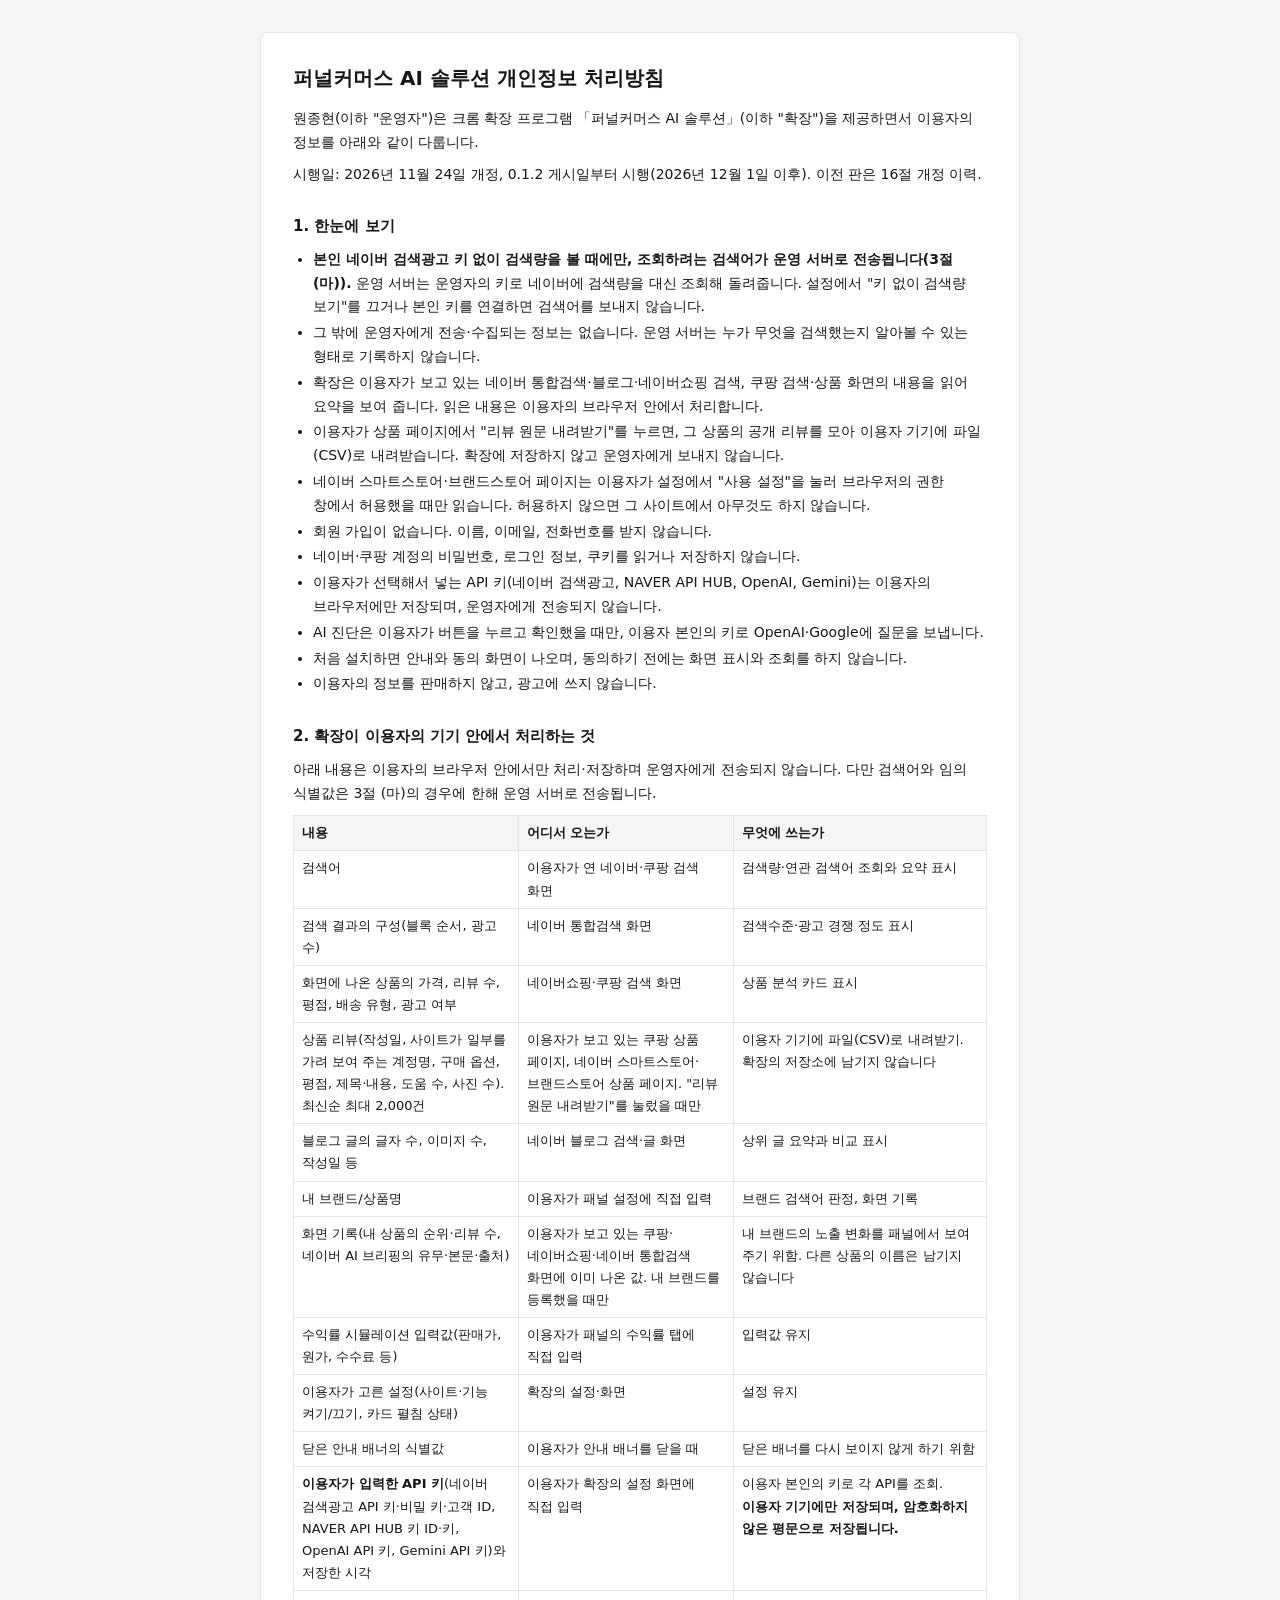
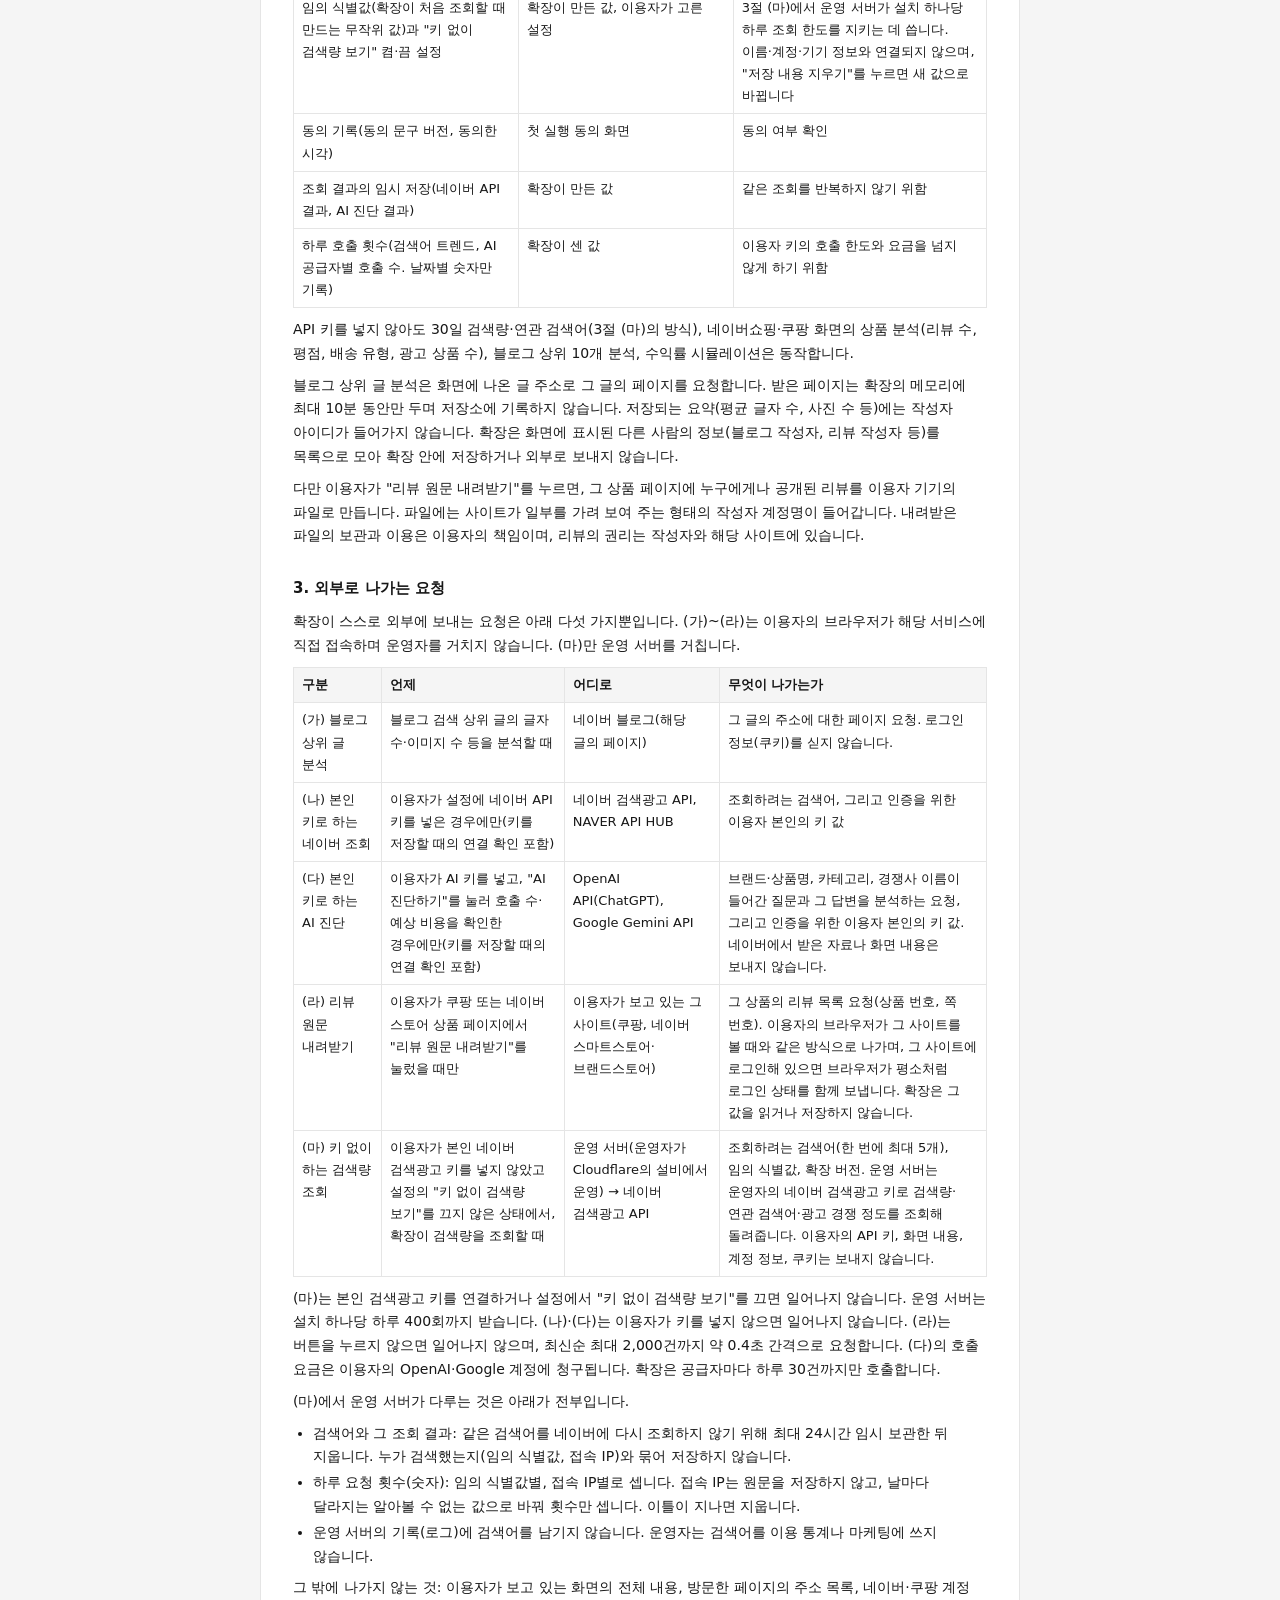
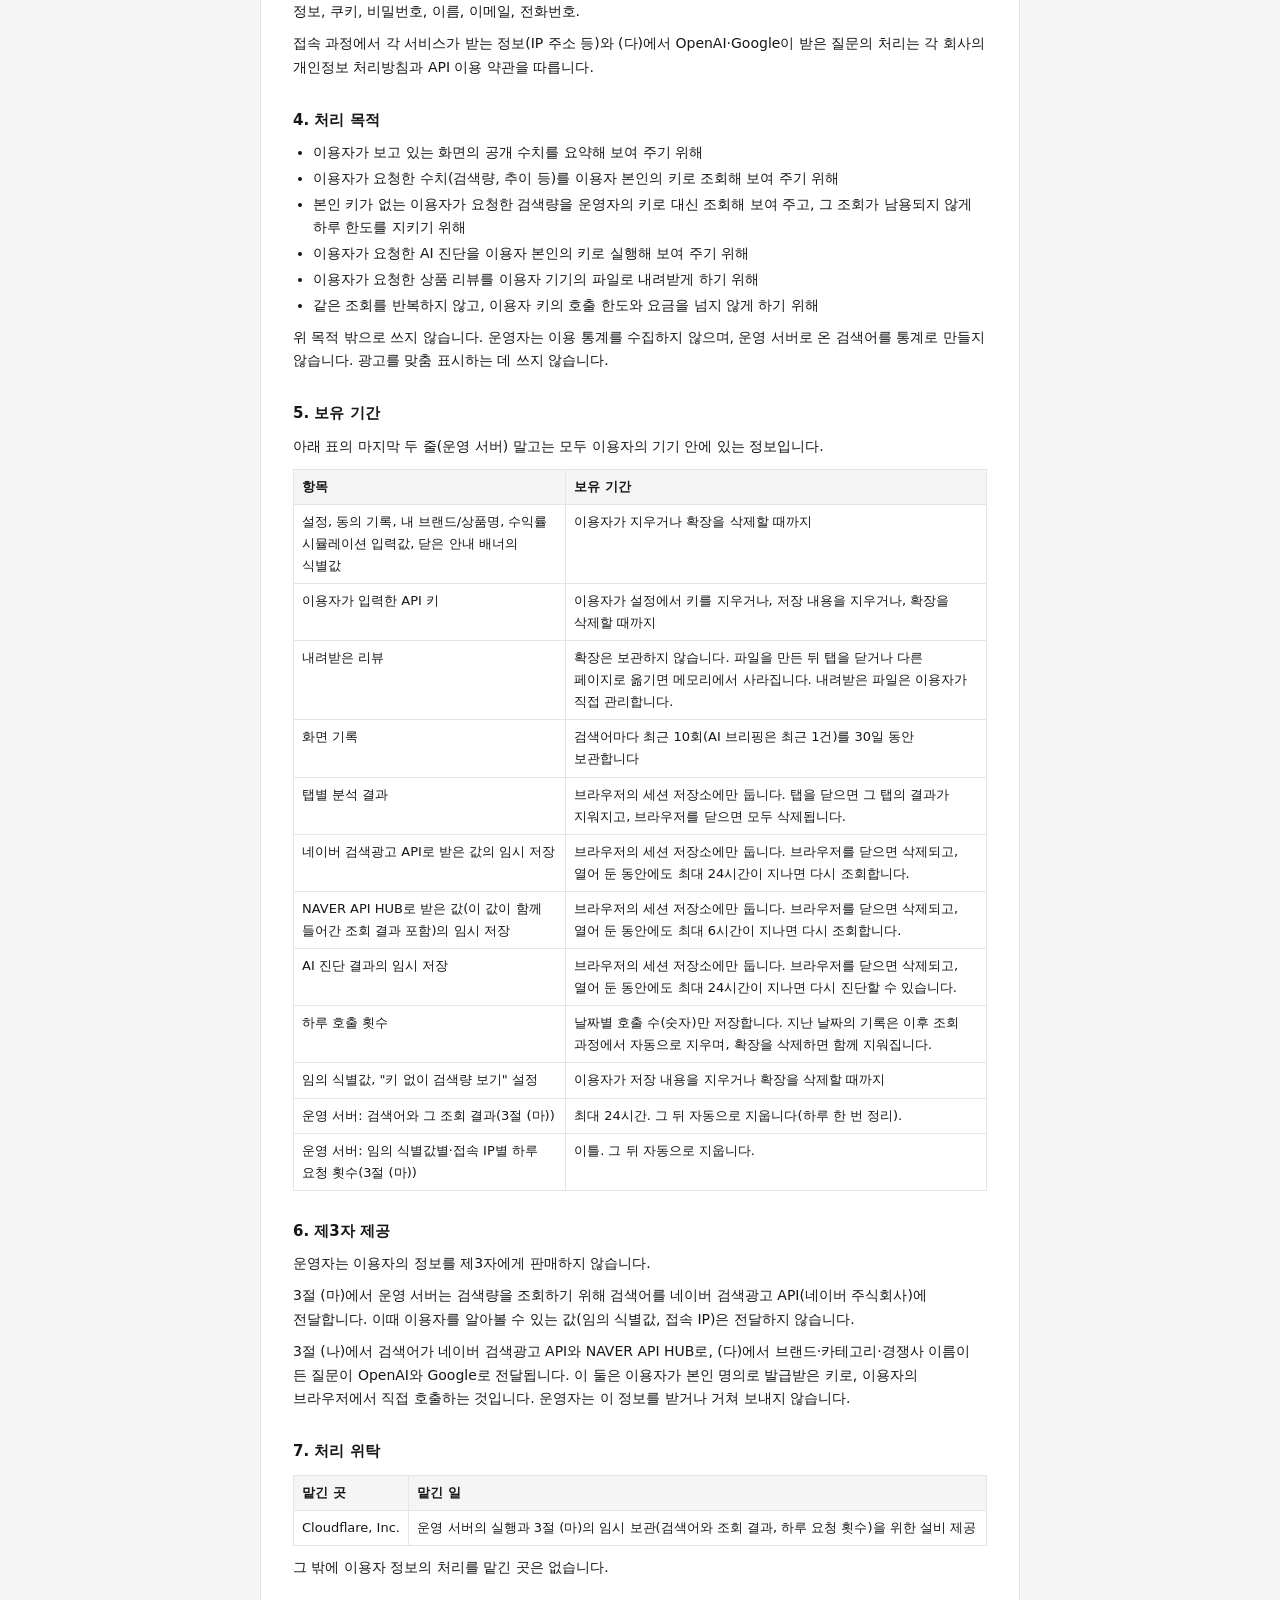
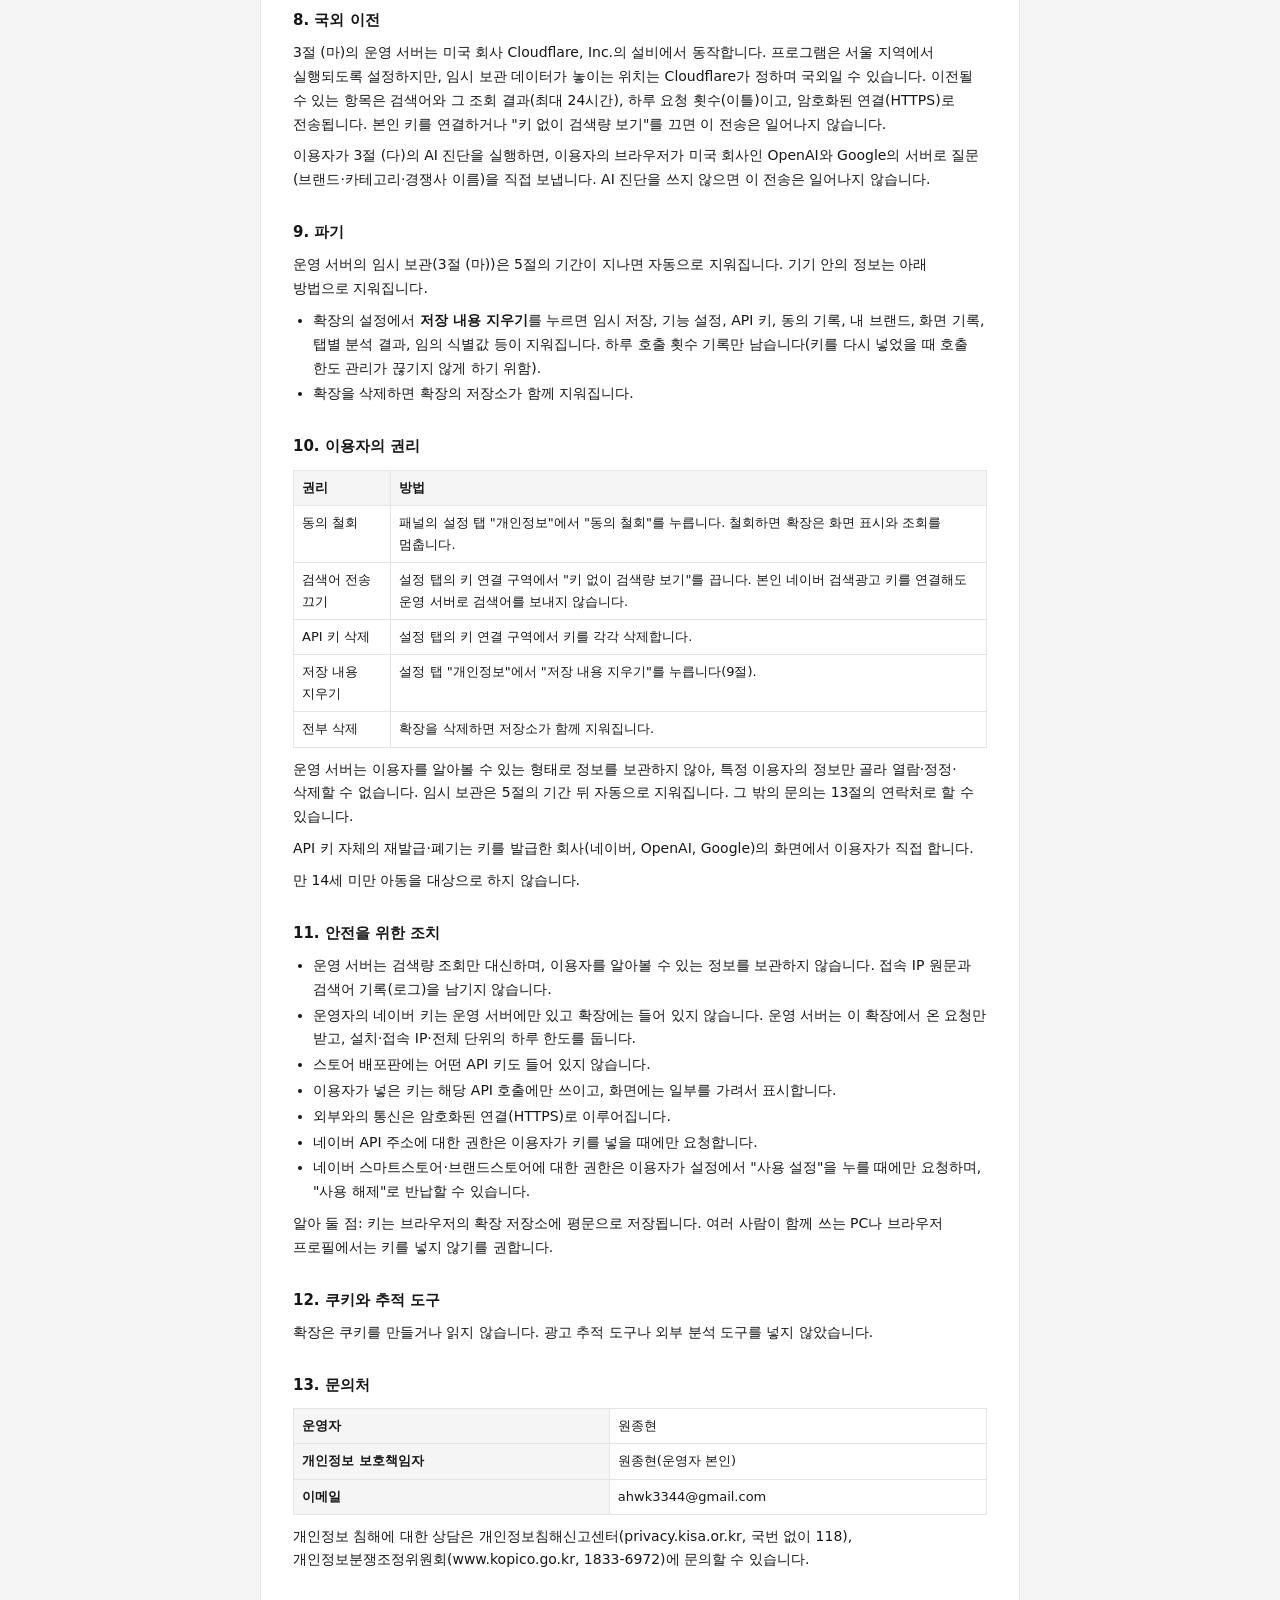
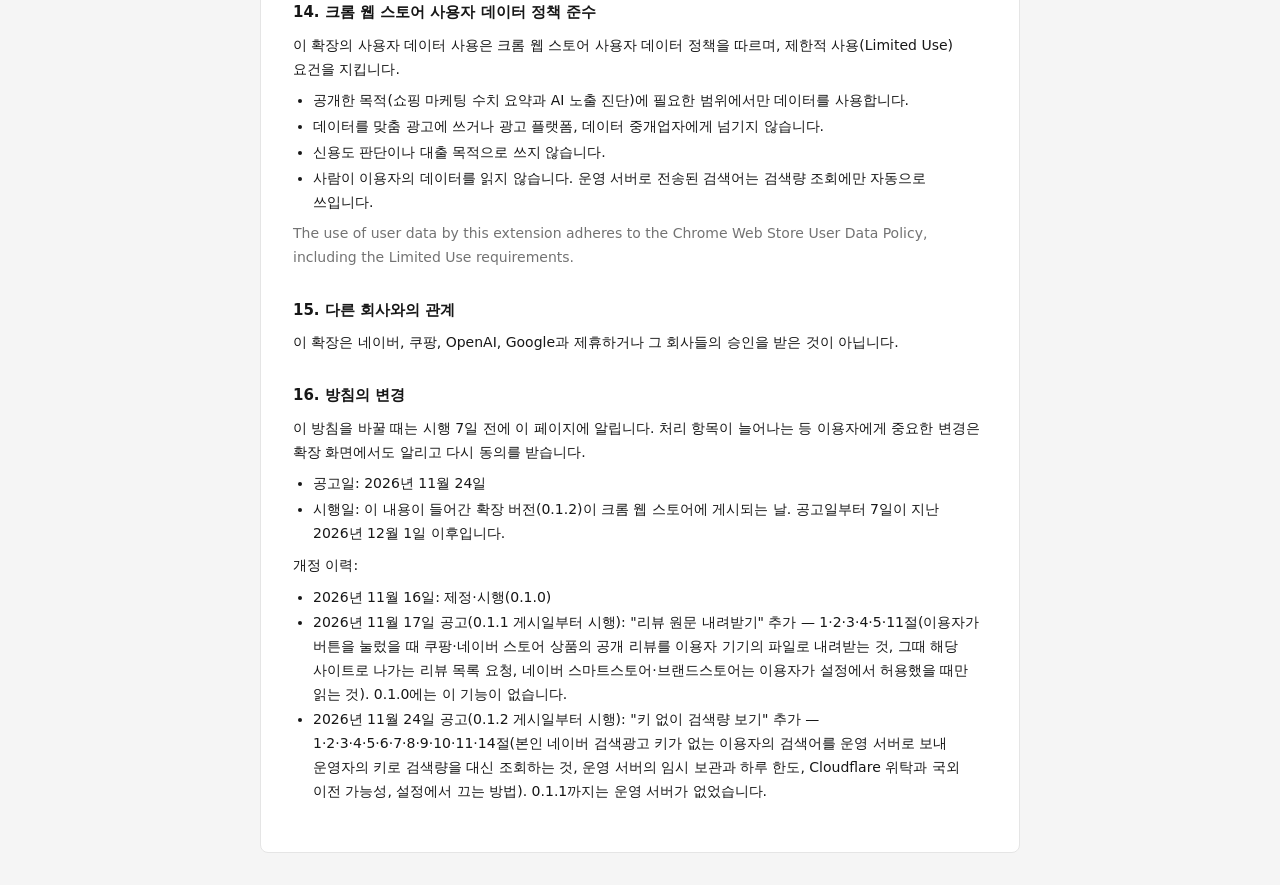
==== commit dd06dc70: "퍼널커머스 처리방침 개정 공고: 키 없이 검색량 보기(운영 서버 경유) (2026-11-24 공고, 0.1.2 게시일부터 시행)" ====
--- a/funnelcommerce/index.html
+++ b/funnelcommerce/index.html
@@ -11,11 +11,15 @@
       <h1>퍼널커머스 AI 솔루션 개인정보 처리방침</h1>
 
       <p>원종현(이하 "운영자")은 크롬 확장 프로그램 「퍼널커머스 AI 솔루션」(이하 "확장")을 제공하면서 이용자의 정보를 아래와 같이 다룹니다.</p>
-      <p>시행일: 2026년 11월 17일 개정, 0.1.1 게시일부터 시행(2026년 11월 24일 이후). 이전 판은 2026년 11월 16일 시행(16절 개정 이력).</p>
+      <p>시행일: 2026년 11월 24일 개정, 0.1.2 게시일부터 시행(2026년 12월 1일 이후). 이전 판은 16절 개정 이력.</p>
 
       <h2>1. 한눈에 보기</h2>
       <ul>
-        <li><strong>운영자 서버로 전송·수집되는 정보가 없습니다.</strong> 운영자는 서버를 두지 않으며, 이용자가 무엇을 검색하고 조회했는지 알 수 없습니다.</li>
+        <li>
+          <strong>본인 네이버 검색광고 키 없이 검색량을 볼 때에만, 조회하려는 검색어가 운영 서버로 전송됩니다(3절 (마)).</strong>
+          운영 서버는 운영자의 키로 네이버에 검색량을 대신 조회해 돌려줍니다. 설정에서 "키 없이 검색량 보기"를 끄거나 본인 키를 연결하면 검색어를 보내지 않습니다.
+        </li>
+        <li>그 밖에 운영자에게 전송·수집되는 정보는 없습니다. 운영 서버는 누가 무엇을 검색했는지 알아볼 수 있는 형태로 기록하지 않습니다.</li>
         <li>확장은 이용자가 보고 있는 네이버 통합검색·블로그·네이버쇼핑 검색, 쿠팡 검색·상품 화면의 내용을 읽어 요약을 보여 줍니다. 읽은 내용은 이용자의 브라우저 안에서 처리합니다.</li>
         <li>이용자가 상품 페이지에서 "리뷰 원문 내려받기"를 누르면, 그 상품의 공개 리뷰를 모아 이용자 기기에 파일(CSV)로 내려받습니다. 확장에 저장하지 않고 운영자에게 보내지 않습니다.</li>
         <li>네이버 스마트스토어·브랜드스토어 페이지는 이용자가 설정에서 "사용 설정"을 눌러 브라우저의 권한 창에서 허용했을 때만 읽습니다. 허용하지 않으면 그 사이트에서 아무것도 하지 않습니다.</li>
@@ -28,7 +32,7 @@
       </ul>
 
       <h2>2. 확장이 이용자의 기기 안에서 처리하는 것</h2>
-      <p>아래 내용은 이용자의 브라우저 안에서만 처리·저장하며 운영자에게 전송되지 않습니다.</p>
+      <p>아래 내용은 이용자의 브라우저 안에서만 처리·저장하며 운영자에게 전송되지 않습니다. 다만 검색어와 임의 식별값은 3절 (마)의 경우에 한해 운영 서버로 전송됩니다.</p>
       <table>
         <thead>
           <tr><th>내용</th><th>어디서 오는가</th><th>무엇에 쓰는가</th></tr>
@@ -45,12 +49,13 @@
           <tr><td>이용자가 고른 설정(사이트·기능 켜기/끄기, 카드 펼침 상태)</td><td>확장의 설정·화면</td><td>설정 유지</td></tr>
           <tr><td>닫은 안내 배너의 식별값</td><td>이용자가 안내 배너를 닫을 때</td><td>닫은 배너를 다시 보이지 않게 하기 위함</td></tr>
           <tr><td><strong>이용자가 입력한 API 키</strong>(네이버 검색광고 API 키·비밀 키·고객 ID, NAVER API HUB 키 ID·키, OpenAI API 키, Gemini API 키)와 저장한 시각</td><td>이용자가 확장의 설정 화면에 직접 입력</td><td>이용자 본인의 키로 각 API를 조회. <strong>이용자 기기에만 저장되며, 암호화하지 않은 평문으로 저장됩니다.</strong></td></tr>
+          <tr><td>임의 식별값(확장이 처음 조회할 때 만드는 무작위 값)과 "키 없이 검색량 보기" 켬·끔 설정</td><td>확장이 만든 값, 이용자가 고른 설정</td><td>3절 (마)에서 운영 서버가 설치 하나당 하루 조회 한도를 지키는 데 씁니다. 이름·계정·기기 정보와 연결되지 않으며, "저장 내용 지우기"를 누르면 새 값으로 바뀝니다</td></tr>
           <tr><td>동의 기록(동의 문구 버전, 동의한 시각)</td><td>첫 실행 동의 화면</td><td>동의 여부 확인</td></tr>
           <tr><td>조회 결과의 임시 저장(네이버 API 결과, AI 진단 결과)</td><td>확장이 만든 값</td><td>같은 조회를 반복하지 않기 위함</td></tr>
           <tr><td>하루 호출 횟수(검색어 트렌드, AI 공급자별 호출 수. 날짜별 숫자만 기록)</td><td>확장이 센 값</td><td>이용자 키의 호출 한도와 요금을 넘지 않게 하기 위함</td></tr>
         </tbody>
       </table>
-      <p>API 키를 넣지 않아도 네이버쇼핑·쿠팡 화면의 상품 분석(리뷰 수, 평점, 배송 유형, 광고 상품 수), 블로그 상위 10개 분석, 수익률 시뮬레이션은 동작합니다.</p>
+      <p>API 키를 넣지 않아도 30일 검색량·연관 검색어(3절 (마)의 방식), 네이버쇼핑·쿠팡 화면의 상품 분석(리뷰 수, 평점, 배송 유형, 광고 상품 수), 블로그 상위 10개 분석, 수익률 시뮬레이션은 동작합니다.</p>
       <p>
         블로그 상위 글 분석은 화면에 나온 글 주소로 그 글의 페이지를 요청합니다. 받은 페이지는 확장의 메모리에 최대 10분 동안만 두며 저장소에 기록하지 않습니다.
         저장되는 요약(평균 글자 수, 사진 수 등)에는 작성자 아이디가 들어가지 않습니다. 확장은 화면에 표시된 다른 사람의 정보(블로그 작성자, 리뷰 작성자 등)를 목록으로 모아 확장 안에 저장하거나 외부로 보내지 않습니다.
@@ -61,7 +66,7 @@
       </p>
 
       <h2>3. 외부로 나가는 요청</h2>
-      <p>확장이 스스로 외부에 보내는 요청은 아래 네 가지뿐입니다. 모두 이용자의 브라우저가 해당 서비스에 직접 접속하며, 운영자를 거치지 않습니다.</p>
+      <p>확장이 스스로 외부에 보내는 요청은 아래 다섯 가지뿐입니다. (가)~(라)는 이용자의 브라우저가 해당 서비스에 직접 접속하며 운영자를 거치지 않습니다. (마)만 운영 서버를 거칩니다.</p>
       <table>
         <thead>
           <tr><th>구분</th><th>언제</th><th>어디로</th><th>무엇이 나가는가</th></tr>
@@ -71,9 +76,16 @@
           <tr><td>(나) 본인 키로 하는 네이버 조회</td><td>이용자가 설정에 네이버 API 키를 넣은 경우에만(키를 저장할 때의 연결 확인 포함)</td><td>네이버 검색광고 API, NAVER API HUB</td><td>조회하려는 검색어, 그리고 인증을 위한 이용자 본인의 키 값</td></tr>
           <tr><td>(다) 본인 키로 하는 AI 진단</td><td>이용자가 AI 키를 넣고, "AI 진단하기"를 눌러 호출 수·예상 비용을 확인한 경우에만(키를 저장할 때의 연결 확인 포함)</td><td>OpenAI API(ChatGPT), Google Gemini API</td><td>브랜드·상품명, 카테고리, 경쟁사 이름이 들어간 질문과 그 답변을 분석하는 요청, 그리고 인증을 위한 이용자 본인의 키 값. 네이버에서 받은 자료나 화면 내용은 보내지 않습니다.</td></tr>
           <tr><td>(라) 리뷰 원문 내려받기</td><td>이용자가 쿠팡 또는 네이버 스토어 상품 페이지에서 "리뷰 원문 내려받기"를 눌렀을 때만</td><td>이용자가 보고 있는 그 사이트(쿠팡, 네이버 스마트스토어·브랜드스토어)</td><td>그 상품의 리뷰 목록 요청(상품 번호, 쪽 번호). 이용자의 브라우저가 그 사이트를 볼 때와 같은 방식으로 나가며, 그 사이트에 로그인해 있으면 브라우저가 평소처럼 로그인 상태를 함께 보냅니다. 확장은 그 값을 읽거나 저장하지 않습니다.</td></tr>
-        </tbody>
-      </table>
-      <p>(나)·(다)는 이용자가 키를 넣지 않으면 일어나지 않습니다. (라)는 버튼을 누르지 않으면 일어나지 않으며, 최신순 최대 2,000건까지 약 0.4초 간격으로 요청합니다. (다)의 호출 요금은 이용자의 OpenAI·Google 계정에 청구됩니다. 확장은 공급자마다 하루 30건까지만 호출합니다.</p>
+          <tr><td>(마) 키 없이 하는 검색량 조회</td><td>이용자가 본인 네이버 검색광고 키를 넣지 않았고 설정의 "키 없이 검색량 보기"를 끄지 않은 상태에서, 확장이 검색량을 조회할 때</td><td>운영 서버(운영자가 Cloudflare의 설비에서 운영) → 네이버 검색광고 API</td><td>조회하려는 검색어(한 번에 최대 5개), 임의 식별값, 확장 버전. 운영 서버는 운영자의 네이버 검색광고 키로 검색량·연관 검색어·광고 경쟁 정도를 조회해 돌려줍니다. 이용자의 API 키, 화면 내용, 계정 정보, 쿠키는 보내지 않습니다.</td></tr>
+        </tbody>
+      </table>
+      <p>(마)는 본인 검색광고 키를 연결하거나 설정에서 "키 없이 검색량 보기"를 끄면 일어나지 않습니다. 운영 서버는 설치 하나당 하루 400회까지 받습니다. (나)·(다)는 이용자가 키를 넣지 않으면 일어나지 않습니다. (라)는 버튼을 누르지 않으면 일어나지 않으며, 최신순 최대 2,000건까지 약 0.4초 간격으로 요청합니다. (다)의 호출 요금은 이용자의 OpenAI·Google 계정에 청구됩니다. 확장은 공급자마다 하루 30건까지만 호출합니다.</p>
+      <p>(마)에서 운영 서버가 다루는 것은 아래가 전부입니다.</p>
+      <ul>
+        <li>검색어와 그 조회 결과: 같은 검색어를 네이버에 다시 조회하지 않기 위해 최대 24시간 임시 보관한 뒤 지웁니다. 누가 검색했는지(임의 식별값, 접속 IP)와 묶어 저장하지 않습니다.</li>
+        <li>하루 요청 횟수(숫자): 임의 식별값별, 접속 IP별로 셉니다. 접속 IP는 원문을 저장하지 않고, 날마다 달라지는 알아볼 수 없는 값으로 바꿔 횟수만 셉니다. 이틀이 지나면 지웁니다.</li>
+        <li>운영 서버의 기록(로그)에 검색어를 남기지 않습니다. 운영자는 검색어를 이용 통계나 마케팅에 쓰지 않습니다.</li>
+      </ul>
       <p>그 밖에 나가지 않는 것: 이용자가 보고 있는 화면의 전체 내용, 방문한 페이지의 주소 목록, 네이버·쿠팡 계정 정보, 쿠키, 비밀번호, 이름, 이메일, 전화번호.</p>
       <p>접속 과정에서 각 서비스가 받는 정보(IP 주소 등)와 (다)에서 OpenAI·Google이 받은 질문의 처리는 각 회사의 개인정보 처리방침과 API 이용 약관을 따릅니다.</p>
 
@@ -81,14 +93,15 @@
       <ul>
         <li>이용자가 보고 있는 화면의 공개 수치를 요약해 보여 주기 위해</li>
         <li>이용자가 요청한 수치(검색량, 추이 등)를 이용자 본인의 키로 조회해 보여 주기 위해</li>
+        <li>본인 키가 없는 이용자가 요청한 검색량을 운영자의 키로 대신 조회해 보여 주고, 그 조회가 남용되지 않게 하루 한도를 지키기 위해</li>
         <li>이용자가 요청한 AI 진단을 이용자 본인의 키로 실행해 보여 주기 위해</li>
         <li>이용자가 요청한 상품 리뷰를 이용자 기기의 파일로 내려받게 하기 위해</li>
         <li>같은 조회를 반복하지 않고, 이용자 키의 호출 한도와 요금을 넘지 않게 하기 위해</li>
       </ul>
-      <p>위 목적 밖으로 쓰지 않습니다. 운영자는 이용 통계를 수집하지 않습니다. 광고를 맞춤 표시하는 데 쓰지 않습니다.</p>
+      <p>위 목적 밖으로 쓰지 않습니다. 운영자는 이용 통계를 수집하지 않으며, 운영 서버로 온 검색어를 통계로 만들지 않습니다. 광고를 맞춤 표시하는 데 쓰지 않습니다.</p>
 
       <h2>5. 보유 기간</h2>
-      <p>모두 이용자의 기기 안에 있는 정보입니다. 운영자가 보유하는 정보는 없습니다.</p>
+      <p>아래 표의 마지막 두 줄(운영 서버) 말고는 모두 이용자의 기기 안에 있는 정보입니다.</p>
       <table>
         <thead>
           <tr><th>항목</th><th>보유 기간</th></tr>
@@ -103,29 +116,49 @@
           <tr><td>NAVER API HUB로 받은 값(이 값이 함께 들어간 조회 결과 포함)의 임시 저장</td><td>브라우저의 세션 저장소에만 둡니다. 브라우저를 닫으면 삭제되고, 열어 둔 동안에도 최대 6시간이 지나면 다시 조회합니다.</td></tr>
           <tr><td>AI 진단 결과의 임시 저장</td><td>브라우저의 세션 저장소에만 둡니다. 브라우저를 닫으면 삭제되고, 열어 둔 동안에도 최대 24시간이 지나면 다시 진단할 수 있습니다.</td></tr>
           <tr><td>하루 호출 횟수</td><td>날짜별 호출 수(숫자)만 저장합니다. 지난 날짜의 기록은 이후 조회 과정에서 자동으로 지우며, 확장을 삭제하면 함께 지워집니다.</td></tr>
+          <tr><td>임의 식별값, "키 없이 검색량 보기" 설정</td><td>이용자가 저장 내용을 지우거나 확장을 삭제할 때까지</td></tr>
+          <tr><td>운영 서버: 검색어와 그 조회 결과(3절 (마))</td><td>최대 24시간. 그 뒤 자동으로 지웁니다(하루 한 번 정리).</td></tr>
+          <tr><td>운영 서버: 임의 식별값별·접속 IP별 하루 요청 횟수(3절 (마))</td><td>이틀. 그 뒤 자동으로 지웁니다.</td></tr>
         </tbody>
       </table>
 
       <h2>6. 제3자 제공</h2>
-      <p>운영자는 이용자의 정보를 보유하지 않으므로, 제3자에게 판매하거나 제공하는 정보가 없습니다.</p>
+      <p>운영자는 이용자의 정보를 제3자에게 판매하지 않습니다.</p>
+      <p>
+        3절 (마)에서 운영 서버는 검색량을 조회하기 위해 검색어를 네이버 검색광고 API(네이버 주식회사)에 전달합니다.
+        이때 이용자를 알아볼 수 있는 값(임의 식별값, 접속 IP)은 전달하지 않습니다.
+      </p>
       <p>
         3절 (나)에서 검색어가 네이버 검색광고 API와 NAVER API HUB로, (다)에서 브랜드·카테고리·경쟁사 이름이 든 질문이 OpenAI와 Google로 전달됩니다.
-        모두 이용자가 본인 명의로 발급받은 키로, 이용자의 브라우저에서 직접 호출하는 것입니다. 운영자는 이 정보를 받거나 거쳐 보내지 않습니다.
+        이 둘은 이용자가 본인 명의로 발급받은 키로, 이용자의 브라우저에서 직접 호출하는 것입니다. 운영자는 이 정보를 받거나 거쳐 보내지 않습니다.
       </p>
 
       <h2>7. 처리 위탁</h2>
-      <p>해당 없음. 운영자는 서버나 외부 업체에 이용자 정보의 처리를 맡기지 않습니다.</p>
+      <table>
+        <thead>
+          <tr><th>맡긴 곳</th><th>맡긴 일</th></tr>
+        </thead>
+        <tbody>
+          <tr><td>Cloudflare, Inc.</td><td>운영 서버의 실행과 3절 (마)의 임시 보관(검색어와 조회 결과, 하루 요청 횟수)을 위한 설비 제공</td></tr>
+        </tbody>
+      </table>
+      <p>그 밖에 이용자 정보의 처리를 맡긴 곳은 없습니다.</p>
 
       <h2>8. 국외 이전</h2>
       <p>
-        운영자가 이용자의 정보를 국외로 이전하지 않습니다. 다만 이용자가 3절 (다)의 AI 진단을 실행하면, 이용자의 브라우저가 미국 회사인 OpenAI와 Google의
+        3절 (마)의 운영 서버는 미국 회사 Cloudflare, Inc.의 설비에서 동작합니다. 프로그램은 서울 지역에서 실행되도록 설정하지만,
+        임시 보관 데이터가 놓이는 위치는 Cloudflare가 정하며 국외일 수 있습니다. 이전될 수 있는 항목은 검색어와 그 조회 결과(최대 24시간), 하루 요청 횟수(이틀)이고,
+        암호화된 연결(HTTPS)로 전송됩니다. 본인 키를 연결하거나 "키 없이 검색량 보기"를 끄면 이 전송은 일어나지 않습니다.
+      </p>
+      <p>
+        이용자가 3절 (다)의 AI 진단을 실행하면, 이용자의 브라우저가 미국 회사인 OpenAI와 Google의
         서버로 질문(브랜드·카테고리·경쟁사 이름)을 직접 보냅니다. AI 진단을 쓰지 않으면 이 전송은 일어나지 않습니다.
       </p>
 
       <h2>9. 파기</h2>
-      <p>운영자가 보유한 정보가 없으므로 운영자가 파기할 대상이 없습니다. 기기 안의 정보는 아래 방법으로 지워집니다.</p>
-      <ul>
-        <li>확장의 설정에서 <strong>저장 내용 지우기</strong>를 누르면 임시 저장, 기능 설정, API 키, 동의 기록, 내 브랜드, 화면 기록, 탭별 분석 결과 등이 지워집니다. 하루 호출 횟수 기록만 남습니다(키를 다시 넣었을 때 호출 한도 관리가 끊기지 않게 하기 위함).</li>
+      <p>운영 서버의 임시 보관(3절 (마))은 5절의 기간이 지나면 자동으로 지워집니다. 기기 안의 정보는 아래 방법으로 지워집니다.</p>
+      <ul>
+        <li>확장의 설정에서 <strong>저장 내용 지우기</strong>를 누르면 임시 저장, 기능 설정, API 키, 동의 기록, 내 브랜드, 화면 기록, 탭별 분석 결과, 임의 식별값 등이 지워집니다. 하루 호출 횟수 기록만 남습니다(키를 다시 넣었을 때 호출 한도 관리가 끊기지 않게 하기 위함).</li>
         <li>확장을 삭제하면 확장의 저장소가 함께 지워집니다.</li>
       </ul>
 
@@ -136,18 +169,20 @@
         </thead>
         <tbody>
           <tr><td>동의 철회</td><td>패널의 설정 탭 "개인정보"에서 "동의 철회"를 누릅니다. 철회하면 확장은 화면 표시와 조회를 멈춥니다.</td></tr>
+          <tr><td>검색어 전송 끄기</td><td>설정 탭의 키 연결 구역에서 "키 없이 검색량 보기"를 끕니다. 본인 네이버 검색광고 키를 연결해도 운영 서버로 검색어를 보내지 않습니다.</td></tr>
           <tr><td>API 키 삭제</td><td>설정 탭의 키 연결 구역에서 키를 각각 삭제합니다.</td></tr>
           <tr><td>저장 내용 지우기</td><td>설정 탭 "개인정보"에서 "저장 내용 지우기"를 누릅니다(9절).</td></tr>
           <tr><td>전부 삭제</td><td>확장을 삭제하면 저장소가 함께 지워집니다.</td></tr>
         </tbody>
       </table>
-      <p>운영자는 이용자의 정보를 보유하지 않으므로, 운영자에게 열람·정정·삭제를 요청할 대상 정보가 없습니다. 그 밖의 문의는 13절의 연락처로 할 수 있습니다.</p>
+      <p>운영 서버는 이용자를 알아볼 수 있는 형태로 정보를 보관하지 않아, 특정 이용자의 정보만 골라 열람·정정·삭제할 수 없습니다. 임시 보관은 5절의 기간 뒤 자동으로 지워집니다. 그 밖의 문의는 13절의 연락처로 할 수 있습니다.</p>
       <p>API 키 자체의 재발급·폐기는 키를 발급한 회사(네이버, OpenAI, Google)의 화면에서 이용자가 직접 합니다.</p>
       <p>만 14세 미만 아동을 대상으로 하지 않습니다.</p>
 
       <h2>11. 안전을 위한 조치</h2>
       <ul>
-        <li>운영자 서버가 없어, 운영자 쪽에 보관되는 이용자 정보가 없습니다.</li>
+        <li>운영 서버는 검색량 조회만 대신하며, 이용자를 알아볼 수 있는 정보를 보관하지 않습니다. 접속 IP 원문과 검색어 기록(로그)을 남기지 않습니다.</li>
+        <li>운영자의 네이버 키는 운영 서버에만 있고 확장에는 들어 있지 않습니다. 운영 서버는 이 확장에서 온 요청만 받고, 설치·접속 IP·전체 단위의 하루 한도를 둡니다.</li>
         <li>스토어 배포판에는 어떤 API 키도 들어 있지 않습니다.</li>
         <li>이용자가 넣은 키는 해당 API 호출에만 쓰이고, 화면에는 일부를 가려서 표시합니다.</li>
         <li>외부와의 통신은 암호화된 연결(HTTPS)로 이루어집니다.</li>
@@ -175,7 +210,7 @@
         <li>공개한 목적(쇼핑 마케팅 수치 요약과 AI 노출 진단)에 필요한 범위에서만 데이터를 사용합니다.</li>
         <li>데이터를 맞춤 광고에 쓰거나 광고 플랫폼, 데이터 중개업자에게 넘기지 않습니다.</li>
         <li>신용도 판단이나 대출 목적으로 쓰지 않습니다.</li>
-        <li>사람이 이용자의 데이터를 읽지 않습니다. 운영자에게 전송되는 데이터가 없습니다.</li>
+        <li>사람이 이용자의 데이터를 읽지 않습니다. 운영 서버로 전송된 검색어는 검색량 조회에만 자동으로 쓰입니다.</li>
       </ul>
       <p class="muted" lang="en">The use of user data by this extension adheres to the Chrome Web Store User Data Policy, including the Limited Use requirements.</p>
 
@@ -185,8 +220,8 @@
       <h2>16. 방침의 변경</h2>
       <p>이 방침을 바꿀 때는 시행 7일 전에 이 페이지에 알립니다. 처리 항목이 늘어나는 등 이용자에게 중요한 변경은 확장 화면에서도 알리고 다시 동의를 받습니다.</p>
       <ul>
-        <li>공고일: 2026년 11월 17일</li>
-        <li>시행일: 이 내용이 들어간 확장 버전(0.1.1)이 크롬 웹 스토어에 게시되는 날. 공고일부터 7일이 지난 2026년 11월 24일 이후입니다.</li>
+        <li>공고일: 2026년 11월 24일</li>
+        <li>시행일: 이 내용이 들어간 확장 버전(0.1.2)이 크롬 웹 스토어에 게시되는 날. 공고일부터 7일이 지난 2026년 12월 1일 이후입니다.</li>
       </ul>
       <p>개정 이력:</p>
       <ul>
@@ -195,6 +230,10 @@
           2026년 11월 17일 공고(0.1.1 게시일부터 시행): "리뷰 원문 내려받기" 추가 — 1·2·3·4·5·11절(이용자가 버튼을 눌렀을 때 쿠팡·네이버 스토어 상품의 공개 리뷰를 이용자 기기의 파일로 내려받는 것,
           그때 해당 사이트로 나가는 리뷰 목록 요청, 네이버 스마트스토어·브랜드스토어는 이용자가 설정에서 허용했을 때만 읽는 것). 0.1.0에는 이 기능이 없습니다.
         </li>
+        <li>
+          2026년 11월 24일 공고(0.1.2 게시일부터 시행): "키 없이 검색량 보기" 추가 — 1·2·3·4·5·6·7·8·9·10·11·14절(본인 네이버 검색광고 키가 없는 이용자의 검색어를 운영 서버로 보내
+          운영자의 키로 검색량을 대신 조회하는 것, 운영 서버의 임시 보관과 하루 한도, Cloudflare 위탁과 국외 이전 가능성, 설정에서 끄는 방법). 0.1.1까지는 운영 서버가 없었습니다.
+        </li>
       </ul>
     </main>
   </body>
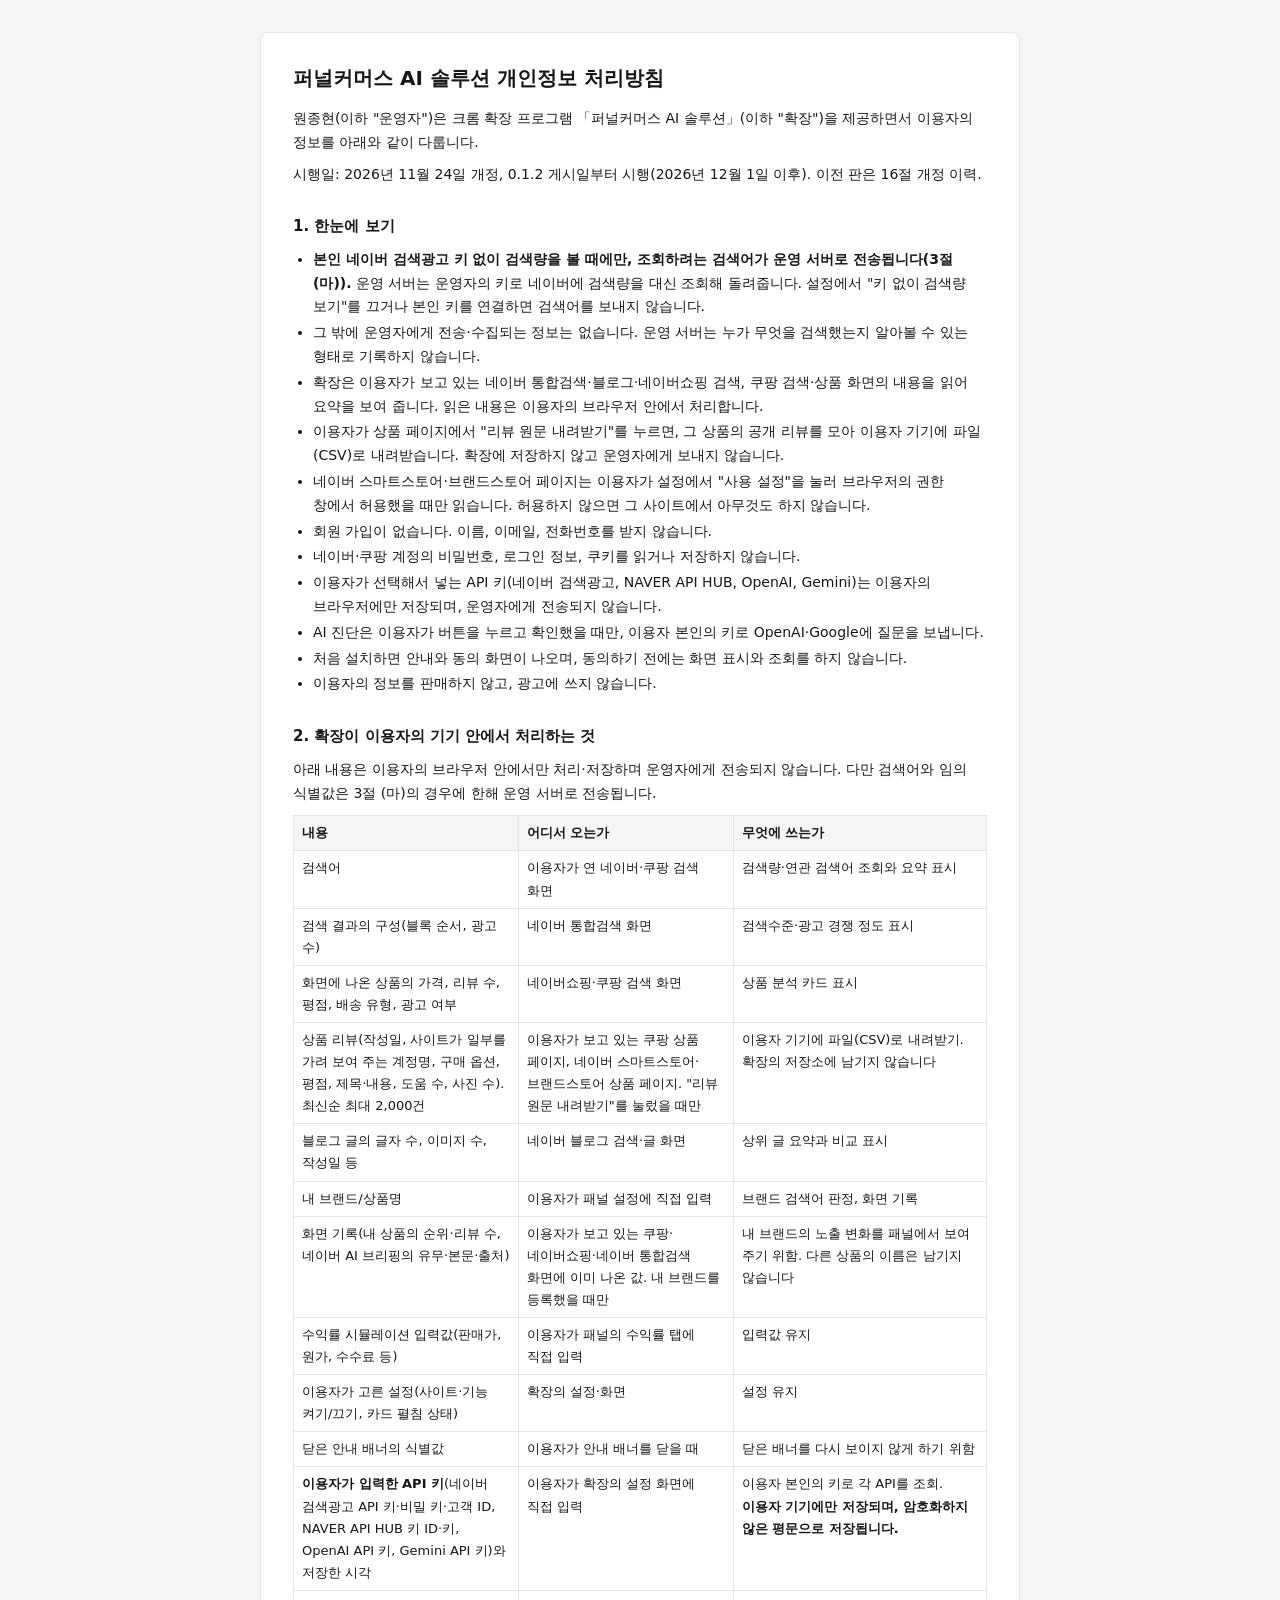
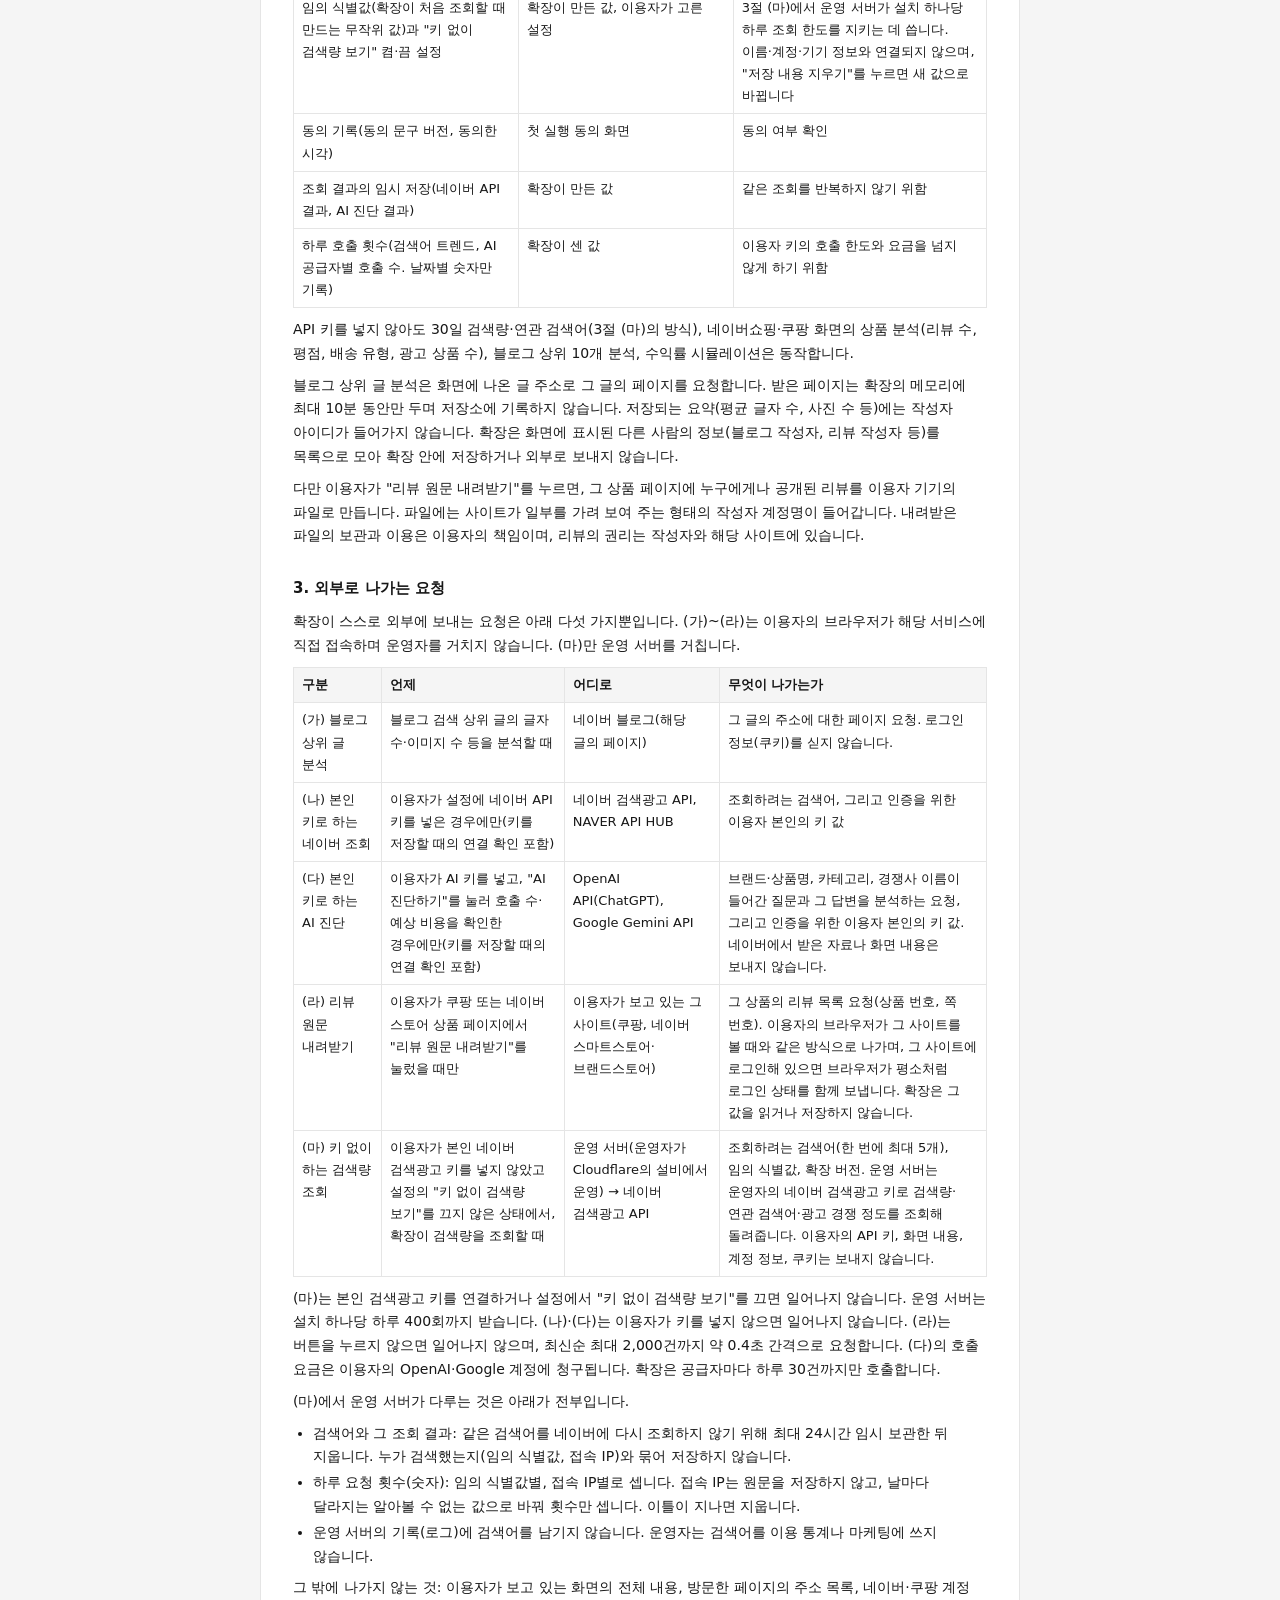
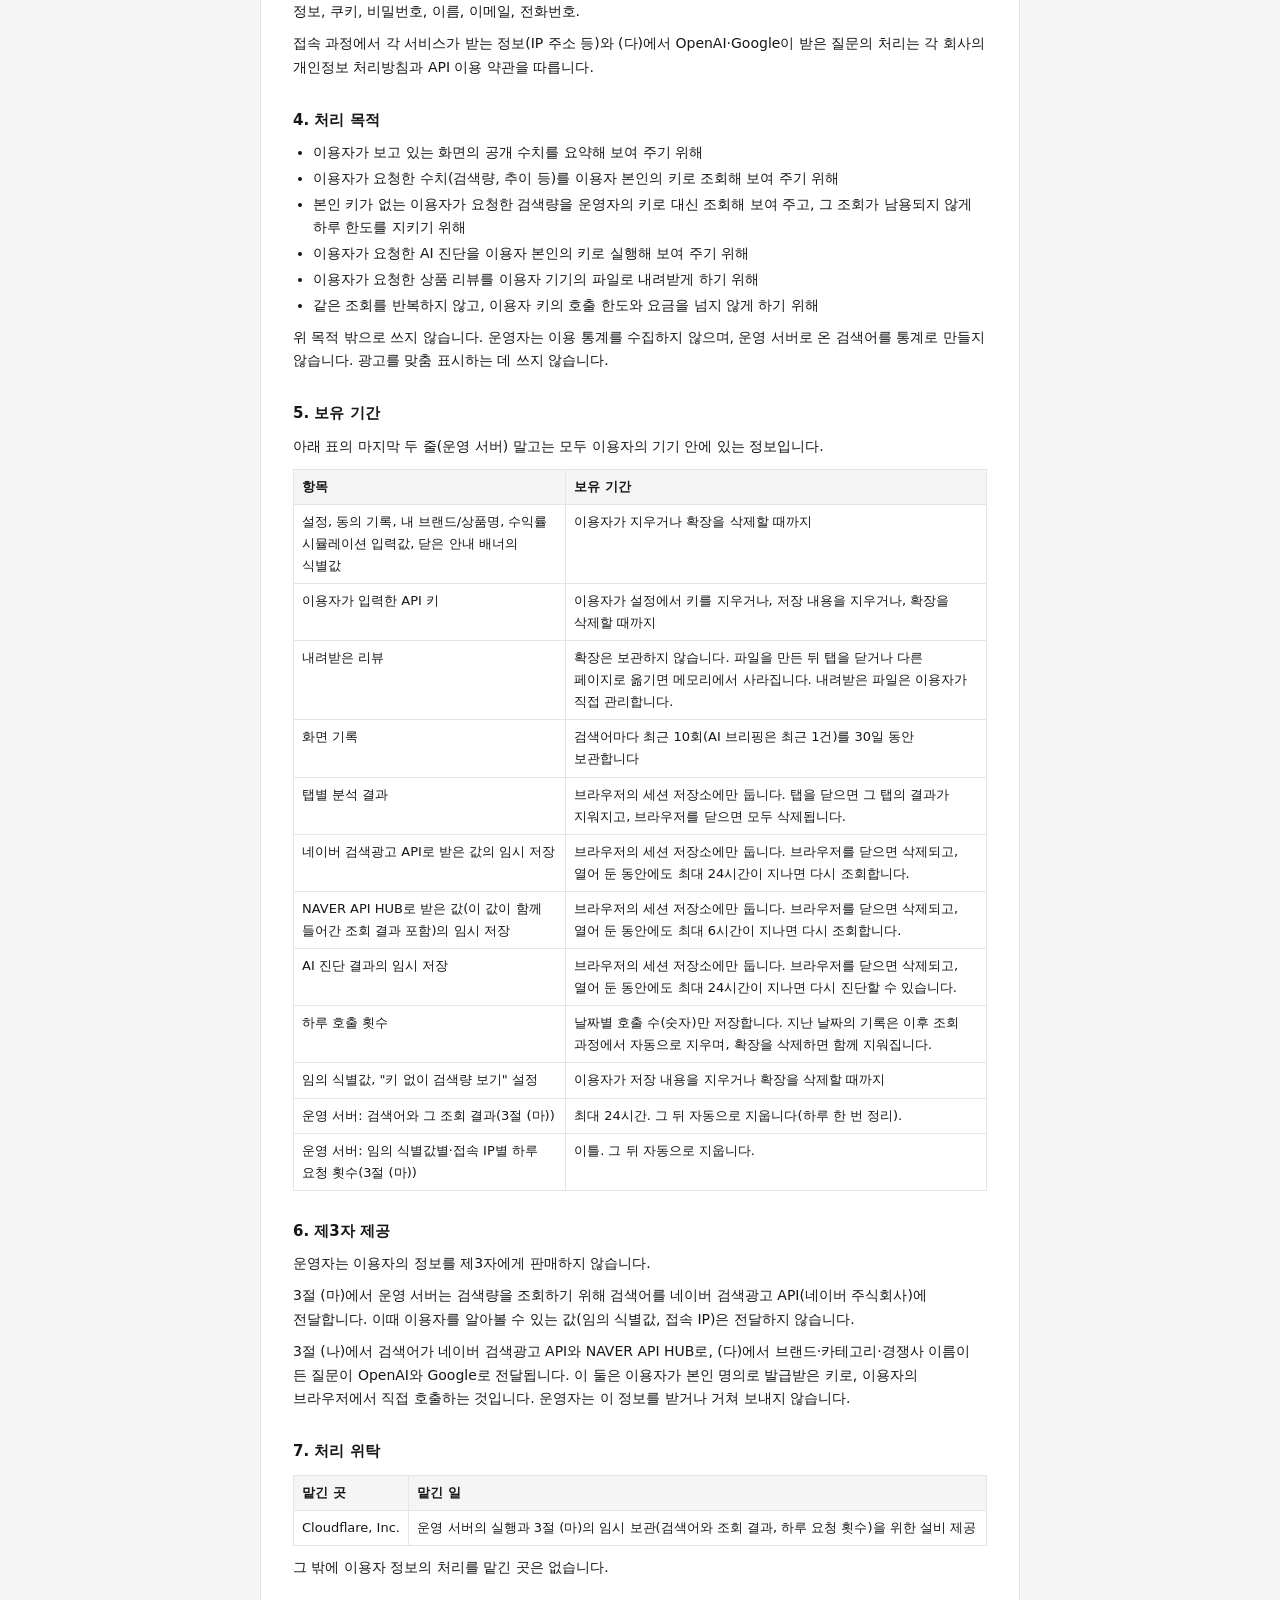
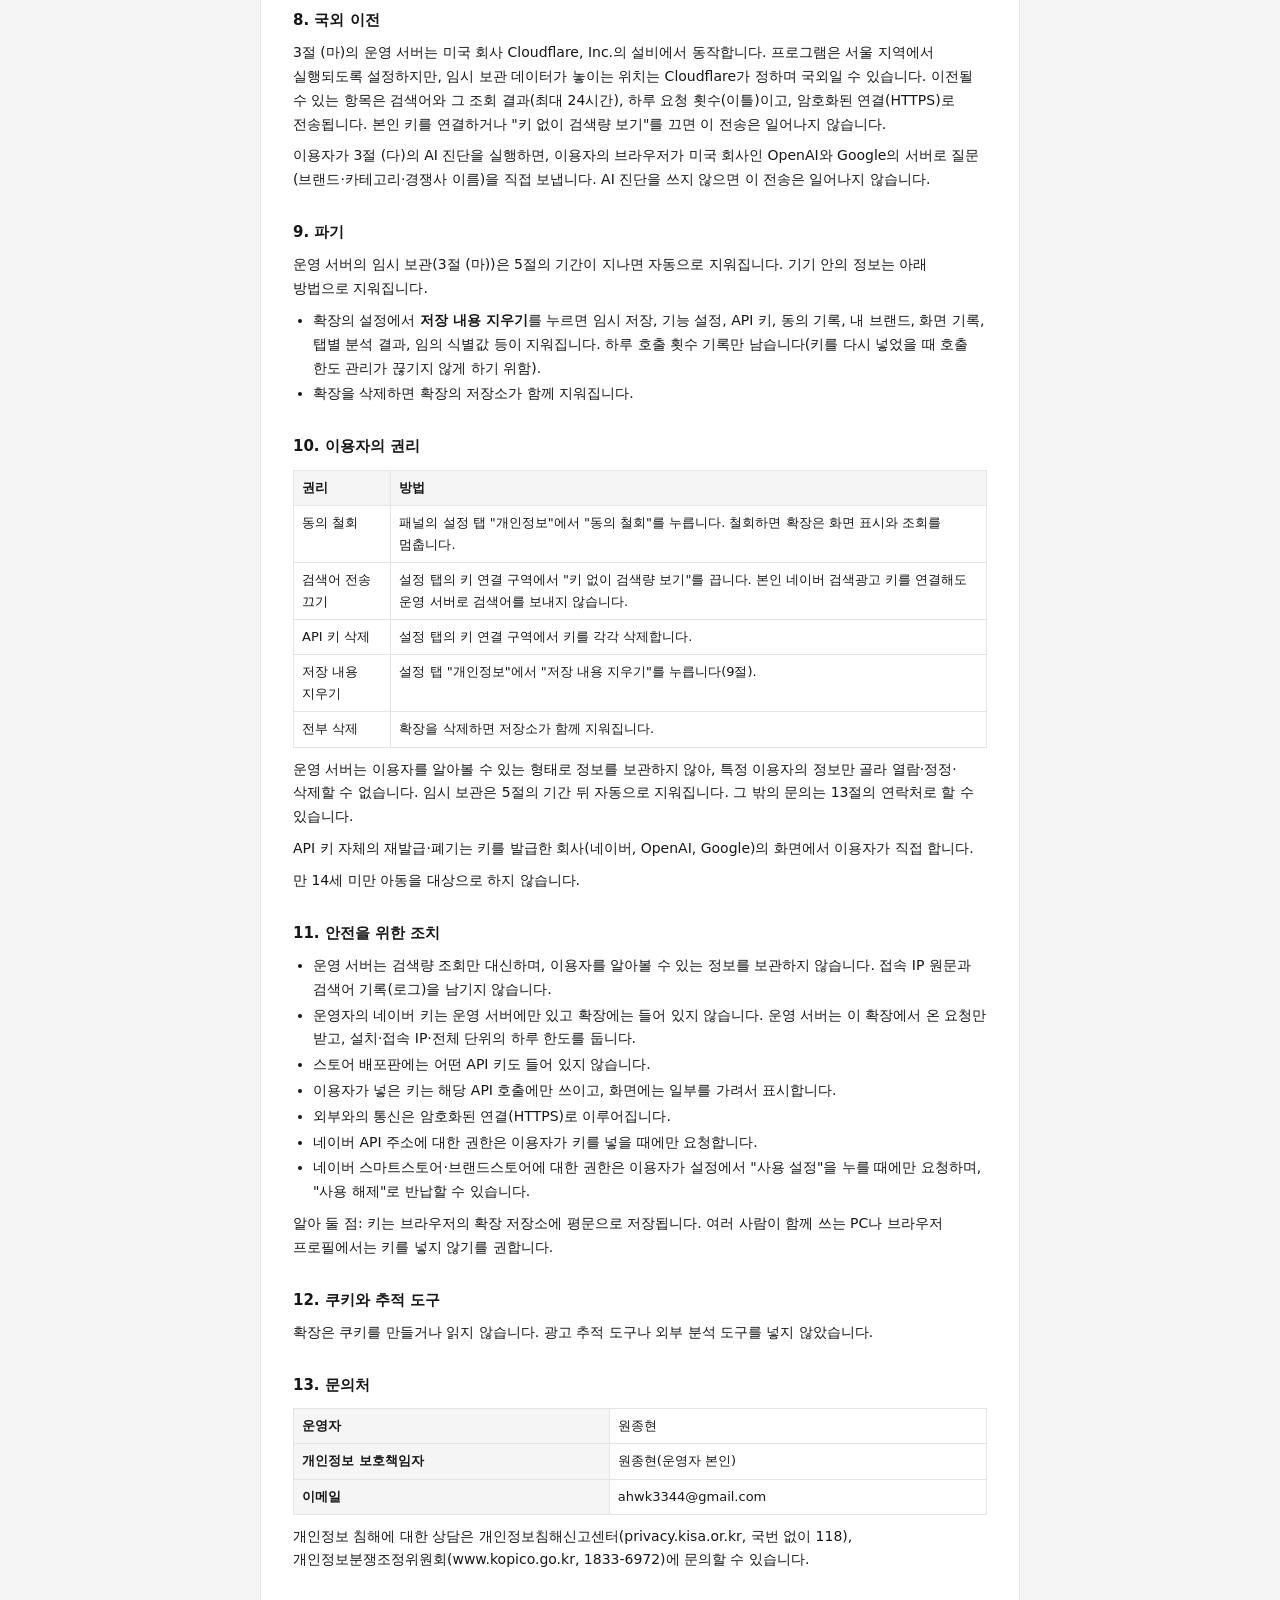
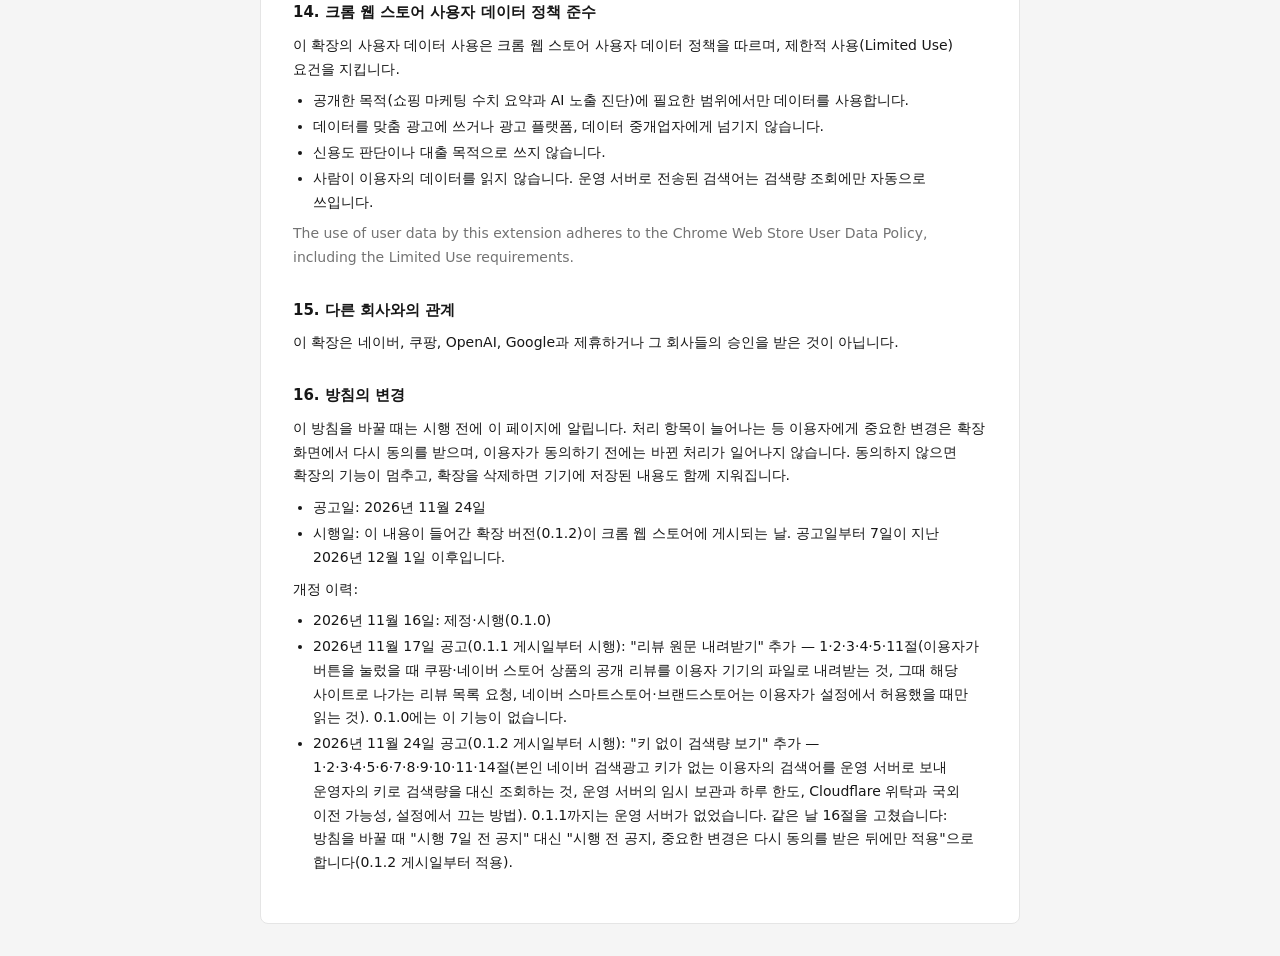
==== commit 7fd51ebb: "퍼널커머스 처리방침 16절: 7일 전 공지 → 시행 전 공지 + 중요한 변경은 재동의 뒤 적용 (2026-11-24 공고에 포함)" ====
--- a/funnelcommerce/index.html
+++ b/funnelcommerce/index.html
@@ -218,7 +218,7 @@
       <p>이 확장은 네이버, 쿠팡, OpenAI, Google과 제휴하거나 그 회사들의 승인을 받은 것이 아닙니다.</p>
 
       <h2>16. 방침의 변경</h2>
-      <p>이 방침을 바꿀 때는 시행 7일 전에 이 페이지에 알립니다. 처리 항목이 늘어나는 등 이용자에게 중요한 변경은 확장 화면에서도 알리고 다시 동의를 받습니다.</p>
+      <p>이 방침을 바꿀 때는 시행 전에 이 페이지에 알립니다. 처리 항목이 늘어나는 등 이용자에게 중요한 변경은 확장 화면에서 다시 동의를 받으며, 이용자가 동의하기 전에는 바뀐 처리가 일어나지 않습니다. 동의하지 않으면 확장의 기능이 멈추고, 확장을 삭제하면 기기에 저장된 내용도 함께 지워집니다.</p>
       <ul>
         <li>공고일: 2026년 11월 24일</li>
         <li>시행일: 이 내용이 들어간 확장 버전(0.1.2)이 크롬 웹 스토어에 게시되는 날. 공고일부터 7일이 지난 2026년 12월 1일 이후입니다.</li>
@@ -232,7 +232,7 @@
         </li>
         <li>
           2026년 11월 24일 공고(0.1.2 게시일부터 시행): "키 없이 검색량 보기" 추가 — 1·2·3·4·5·6·7·8·9·10·11·14절(본인 네이버 검색광고 키가 없는 이용자의 검색어를 운영 서버로 보내
-          운영자의 키로 검색량을 대신 조회하는 것, 운영 서버의 임시 보관과 하루 한도, Cloudflare 위탁과 국외 이전 가능성, 설정에서 끄는 방법). 0.1.1까지는 운영 서버가 없었습니다.
+          운영자의 키로 검색량을 대신 조회하는 것, 운영 서버의 임시 보관과 하루 한도, Cloudflare 위탁과 국외 이전 가능성, 설정에서 끄는 방법). 0.1.1까지는 운영 서버가 없었습니다. 같은 날 16절을 고쳤습니다: 방침을 바꿀 때 "시행 7일 전 공지" 대신 "시행 전 공지, 중요한 변경은 다시 동의를 받은 뒤에만 적용"으로 합니다(0.1.2 게시일부터 적용).
         </li>
       </ul>
     </main>
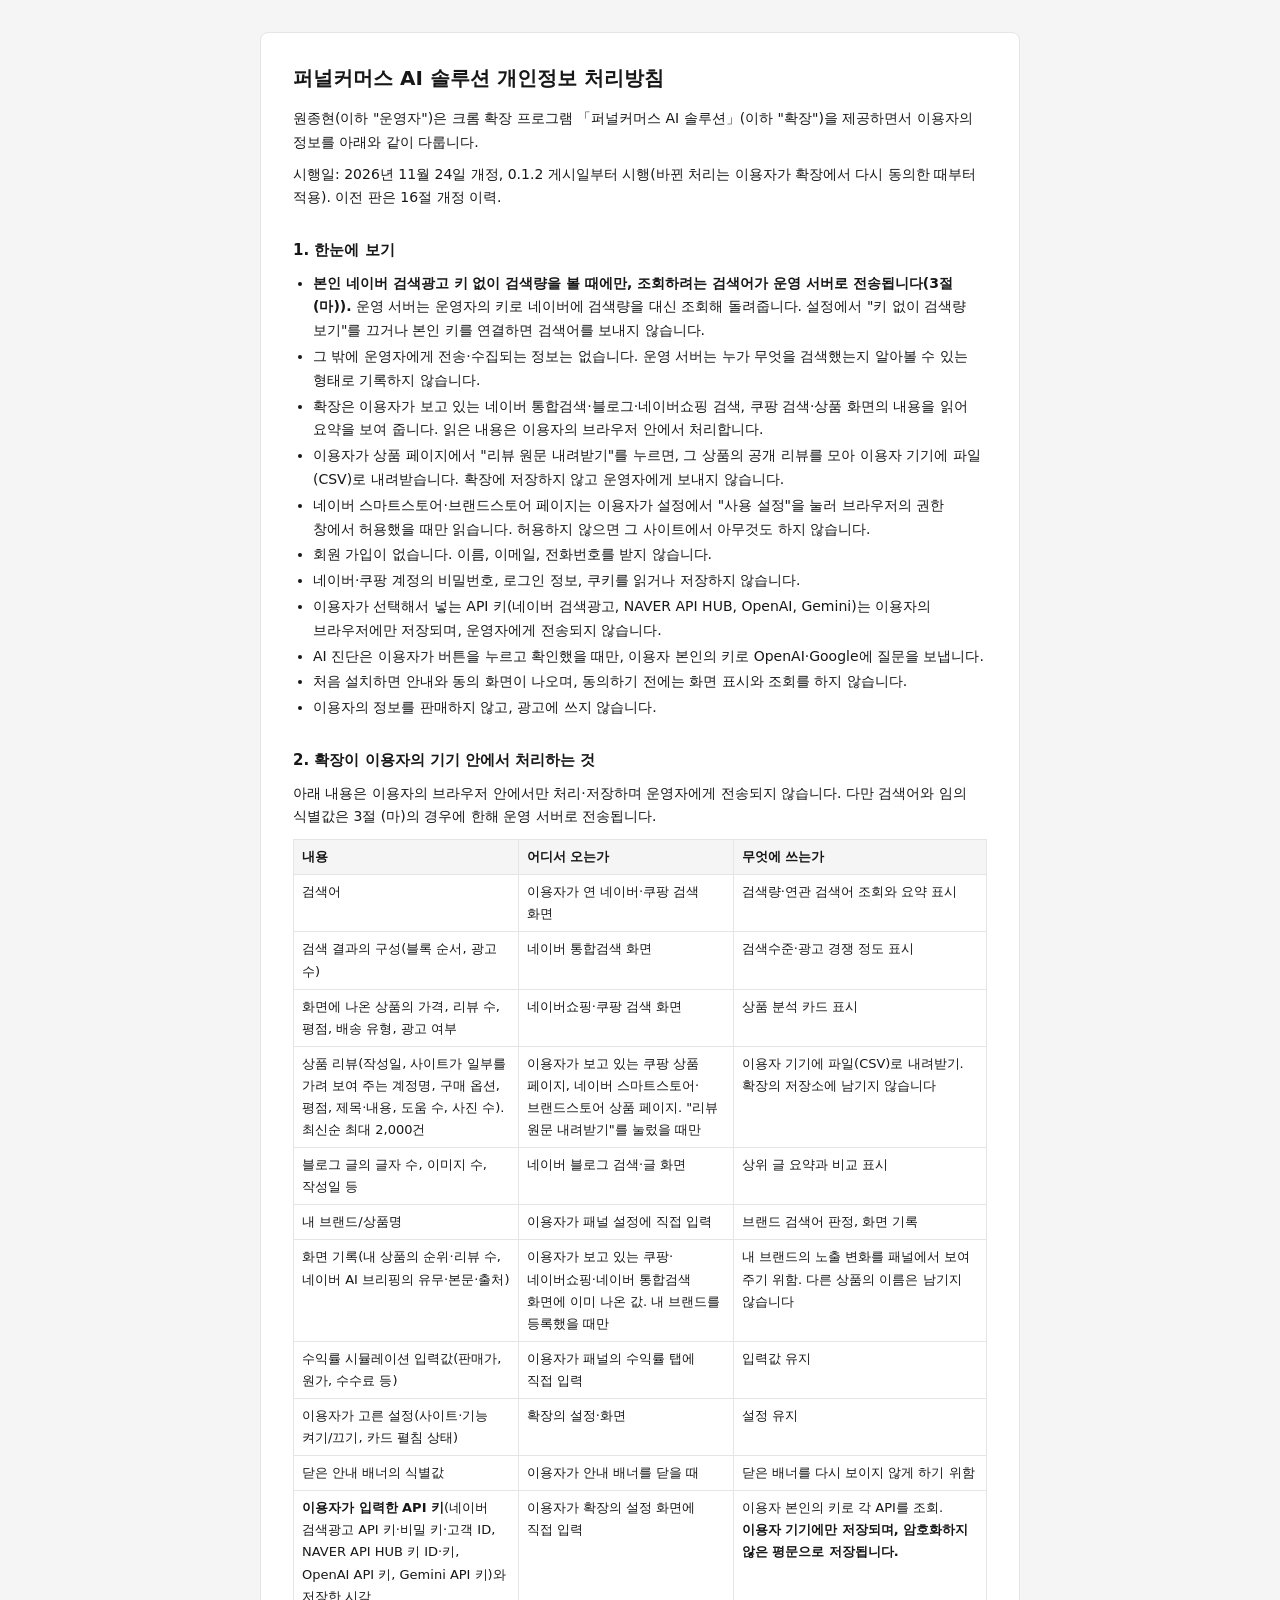
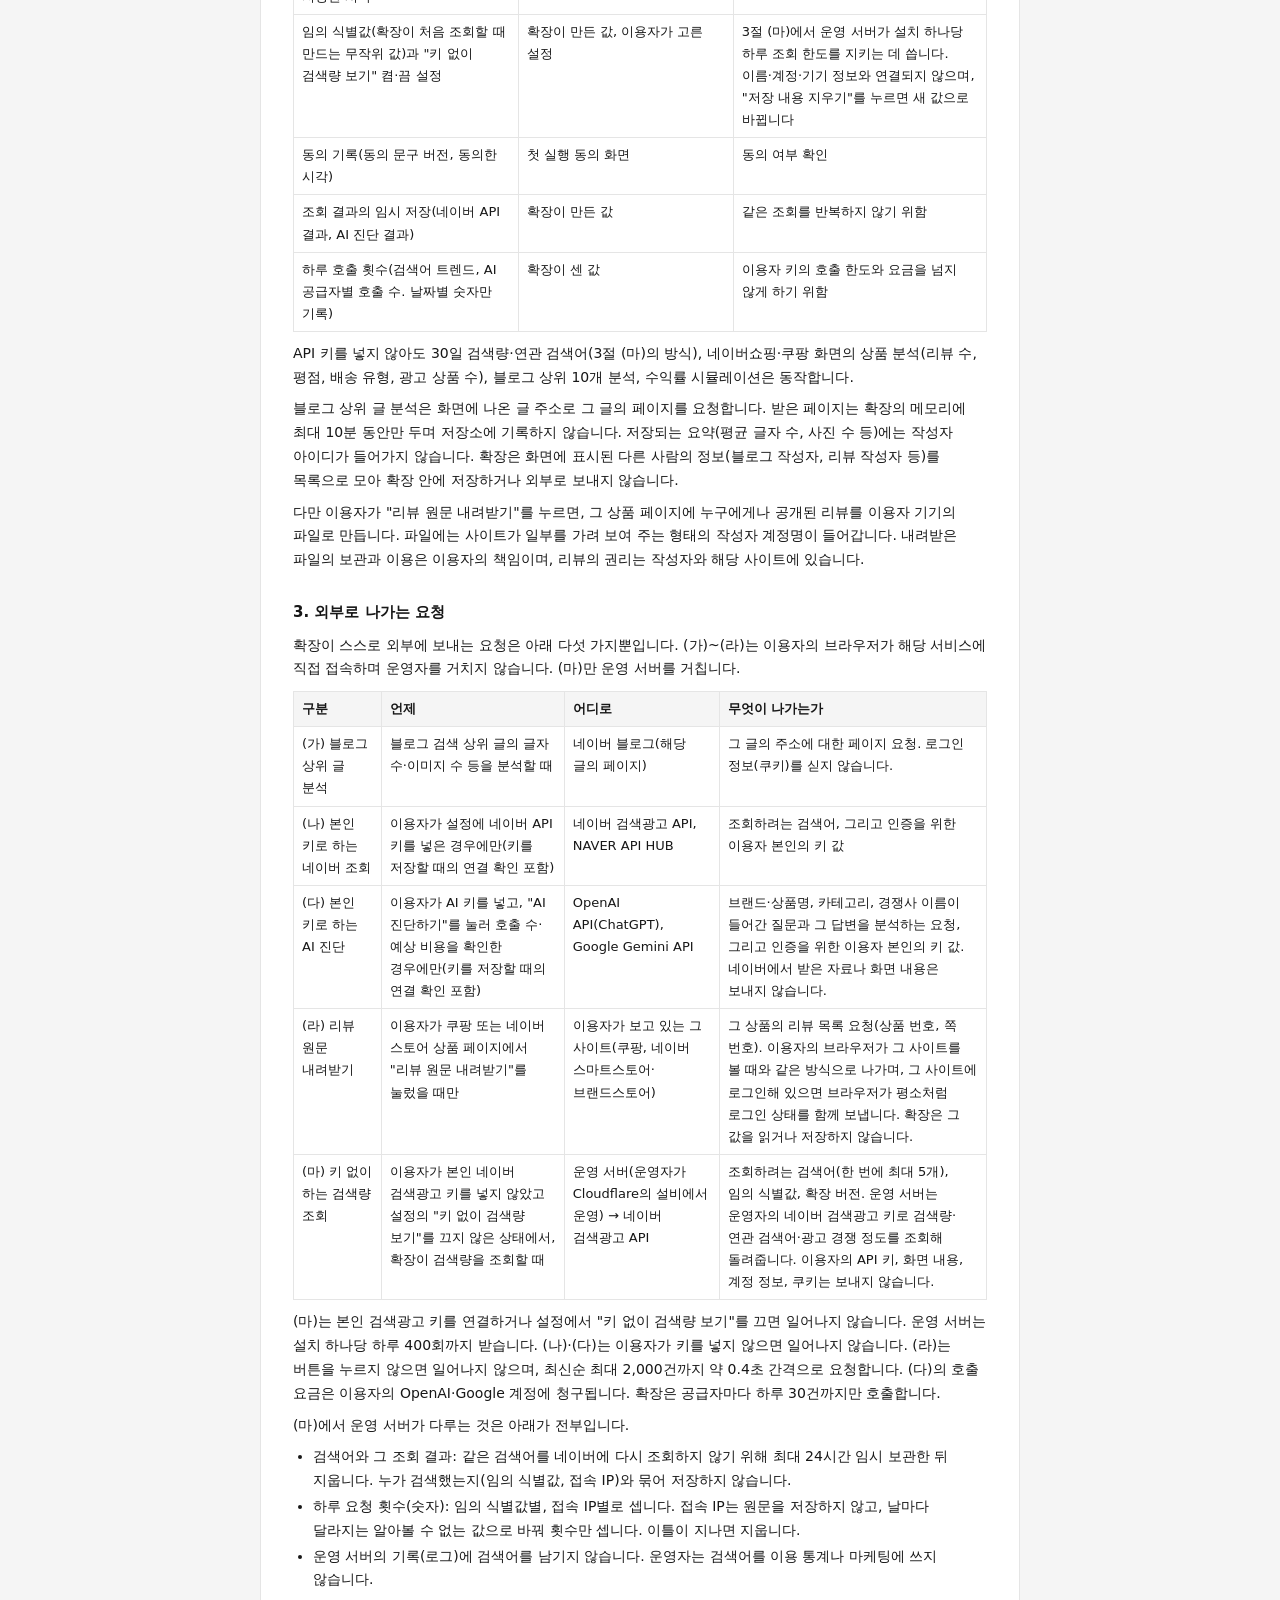
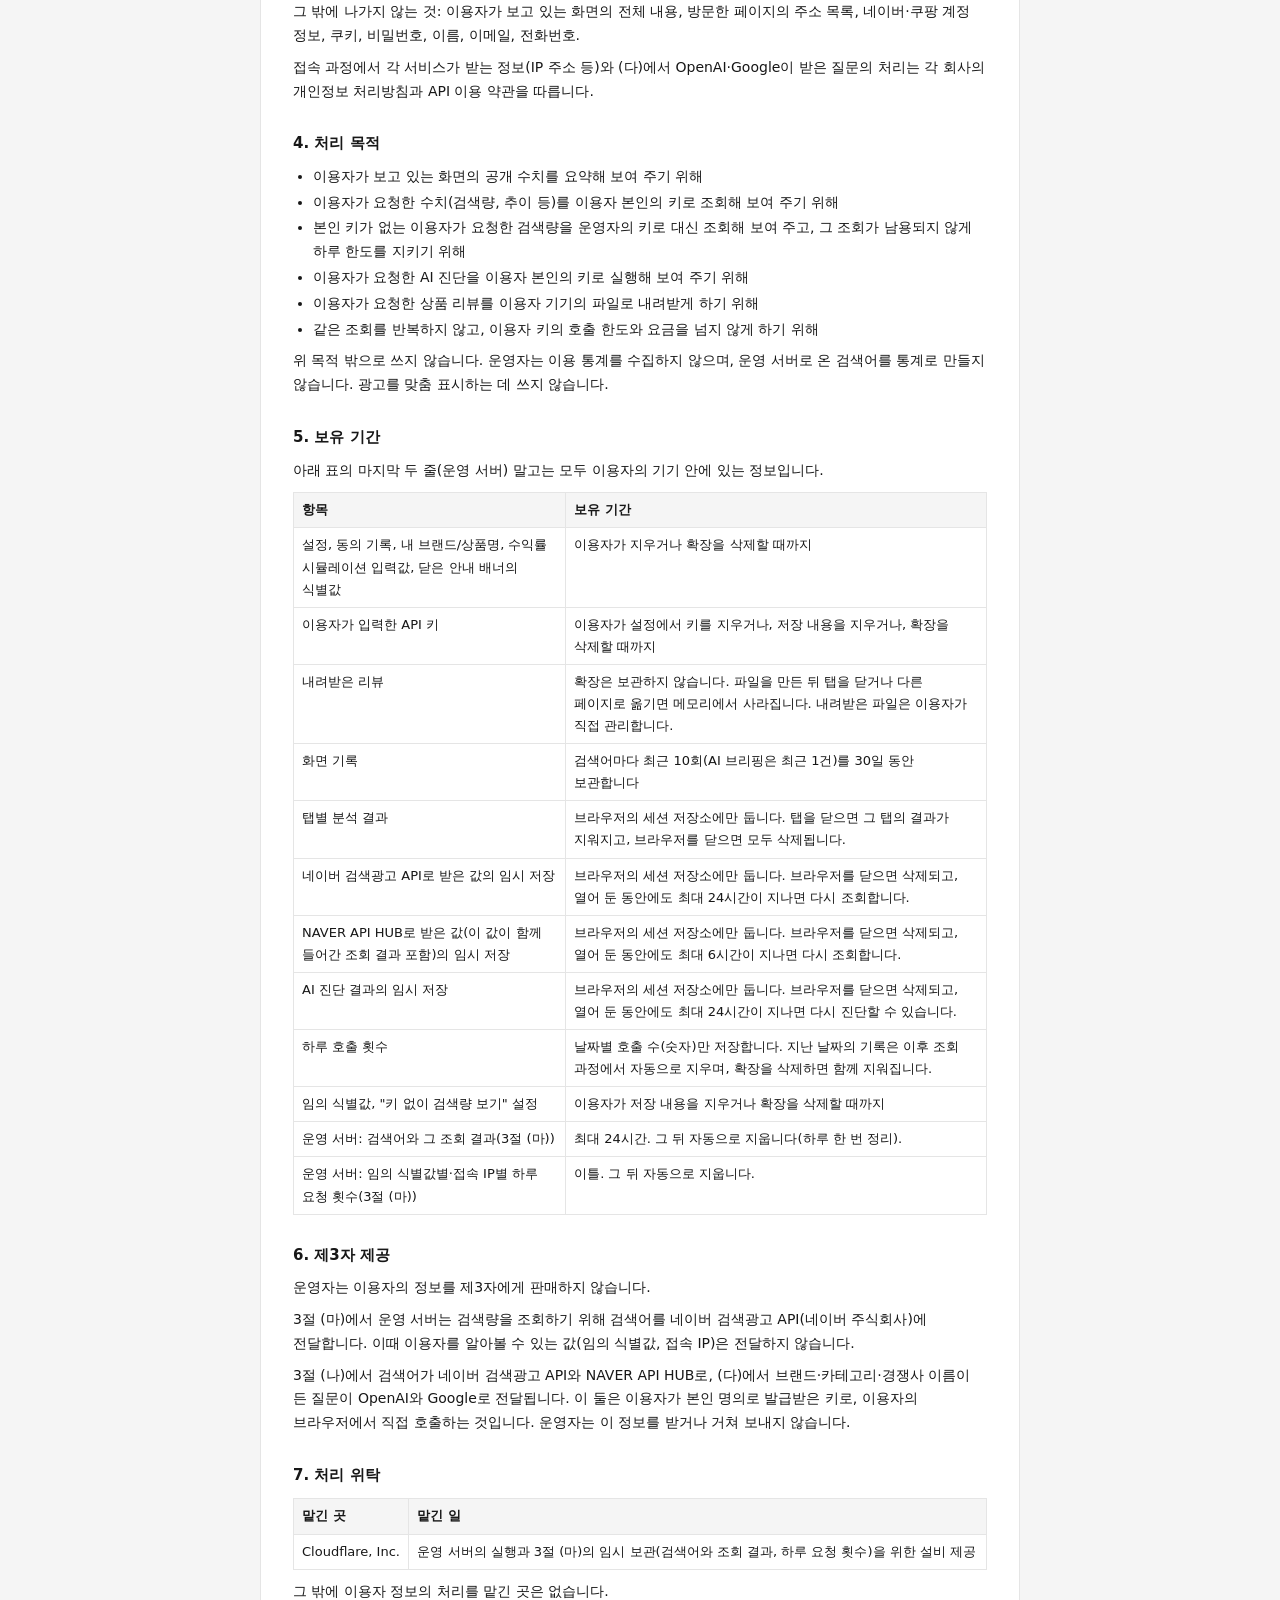
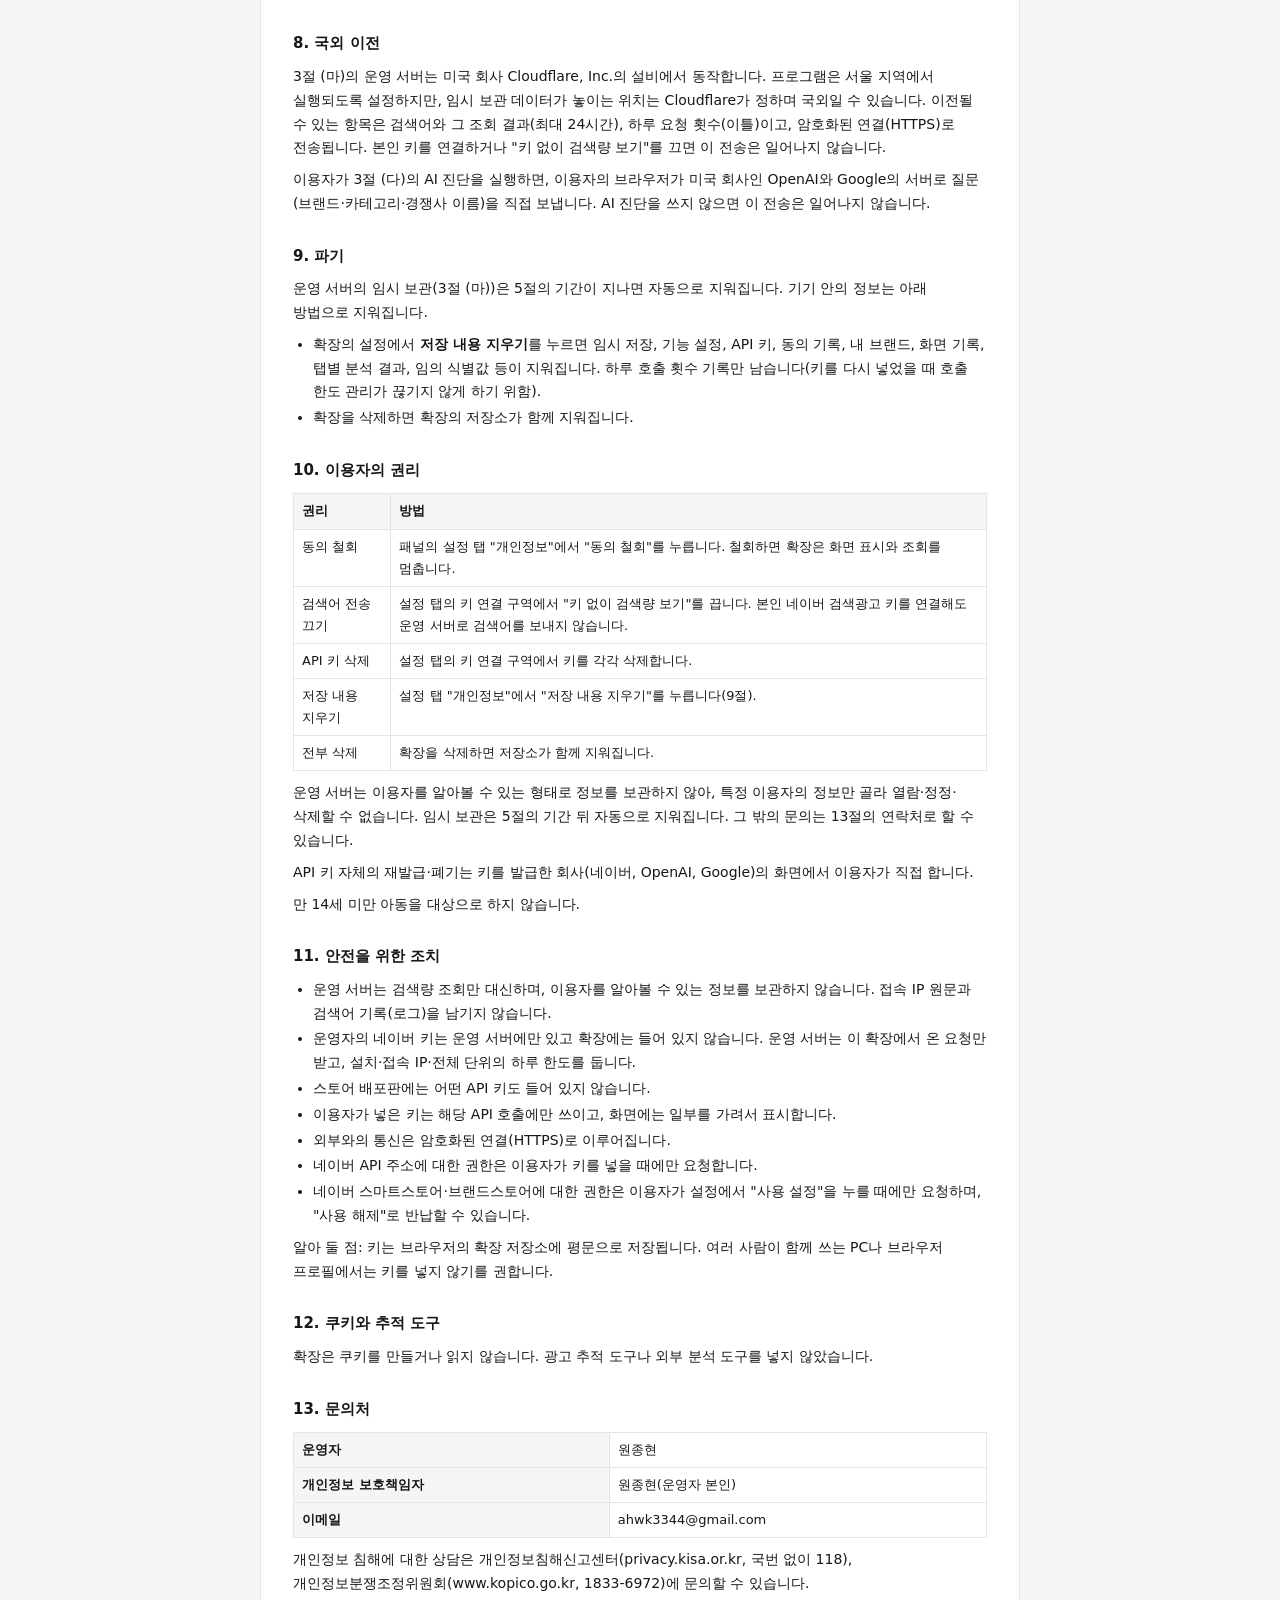
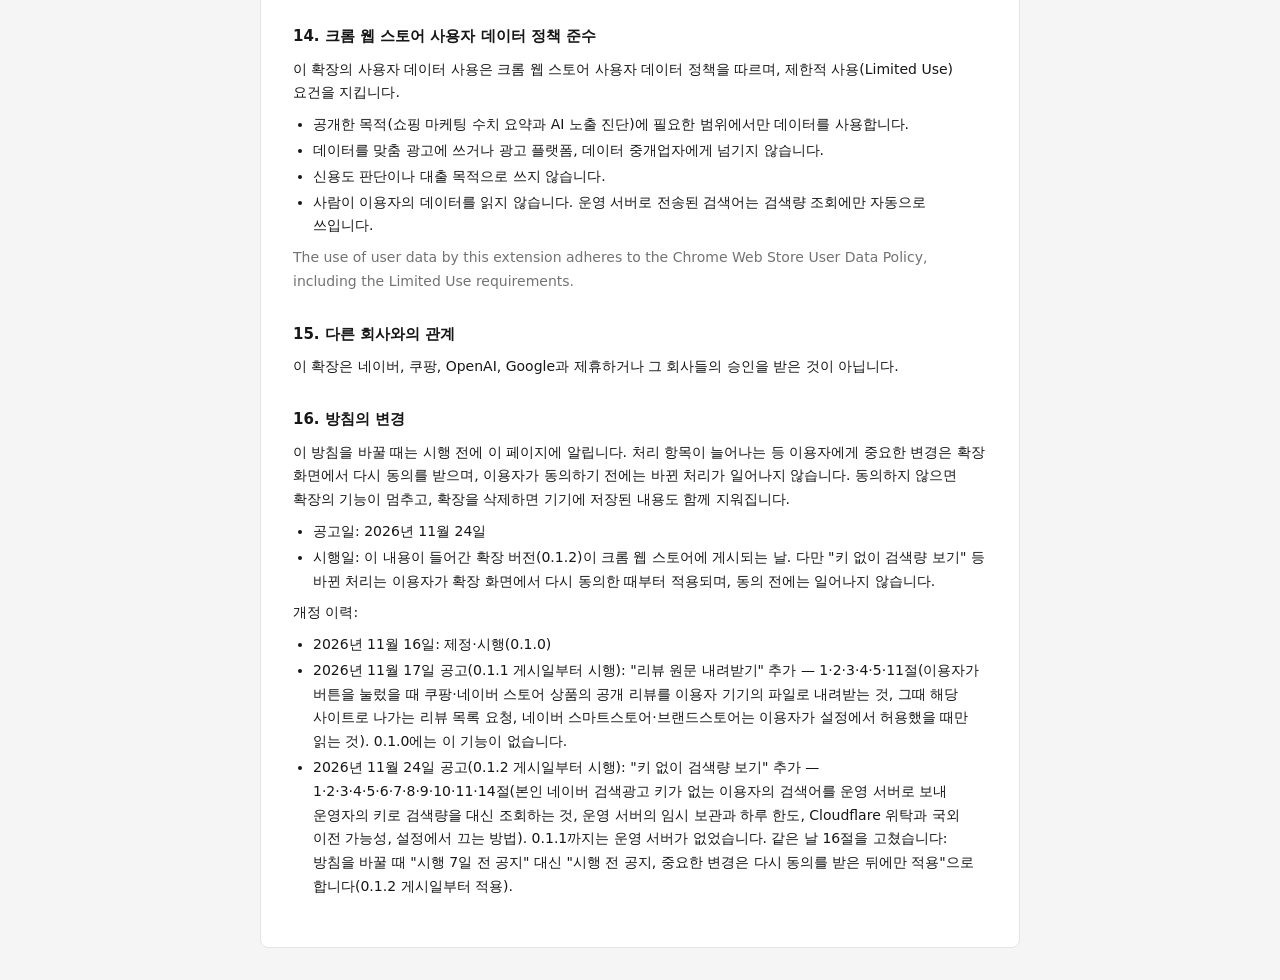
==== commit 992d4684: "퍼널커머스 처리방침 0.1.2 시행일: 게시일부터, 바뀐 처리는 재동의 뒤 적용 (7일 대기 삭제)" ====
--- a/funnelcommerce/index.html
+++ b/funnelcommerce/index.html
@@ -11,7 +11,7 @@
       <h1>퍼널커머스 AI 솔루션 개인정보 처리방침</h1>
 
       <p>원종현(이하 "운영자")은 크롬 확장 프로그램 「퍼널커머스 AI 솔루션」(이하 "확장")을 제공하면서 이용자의 정보를 아래와 같이 다룹니다.</p>
-      <p>시행일: 2026년 11월 24일 개정, 0.1.2 게시일부터 시행(2026년 12월 1일 이후). 이전 판은 16절 개정 이력.</p>
+      <p>시행일: 2026년 11월 24일 개정, 0.1.2 게시일부터 시행(바뀐 처리는 이용자가 확장에서 다시 동의한 때부터 적용). 이전 판은 16절 개정 이력.</p>
 
       <h2>1. 한눈에 보기</h2>
       <ul>
@@ -221,7 +221,7 @@
       <p>이 방침을 바꿀 때는 시행 전에 이 페이지에 알립니다. 처리 항목이 늘어나는 등 이용자에게 중요한 변경은 확장 화면에서 다시 동의를 받으며, 이용자가 동의하기 전에는 바뀐 처리가 일어나지 않습니다. 동의하지 않으면 확장의 기능이 멈추고, 확장을 삭제하면 기기에 저장된 내용도 함께 지워집니다.</p>
       <ul>
         <li>공고일: 2026년 11월 24일</li>
-        <li>시행일: 이 내용이 들어간 확장 버전(0.1.2)이 크롬 웹 스토어에 게시되는 날. 공고일부터 7일이 지난 2026년 12월 1일 이후입니다.</li>
+        <li>시행일: 이 내용이 들어간 확장 버전(0.1.2)이 크롬 웹 스토어에 게시되는 날. 다만 "키 없이 검색량 보기" 등 바뀐 처리는 이용자가 확장 화면에서 다시 동의한 때부터 적용되며, 동의 전에는 일어나지 않습니다.</li>
       </ul>
       <p>개정 이력:</p>
       <ul>
